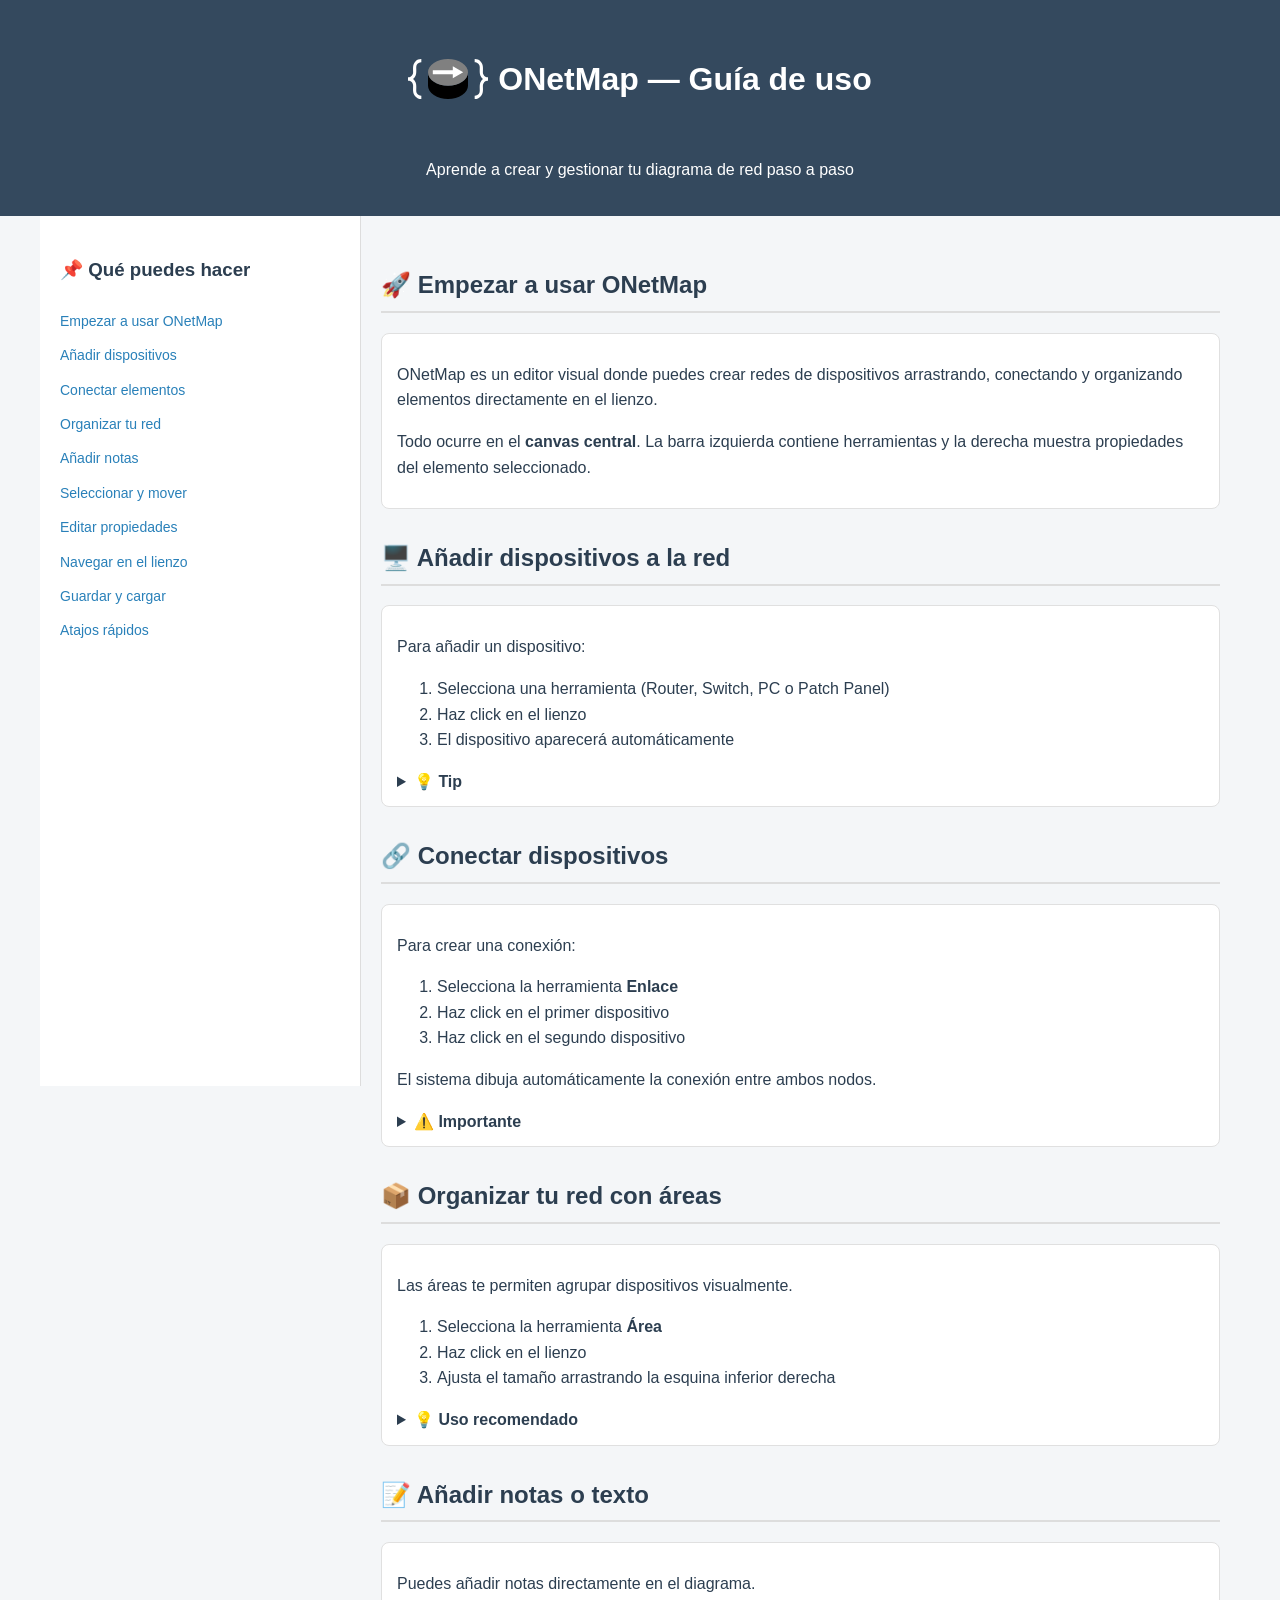
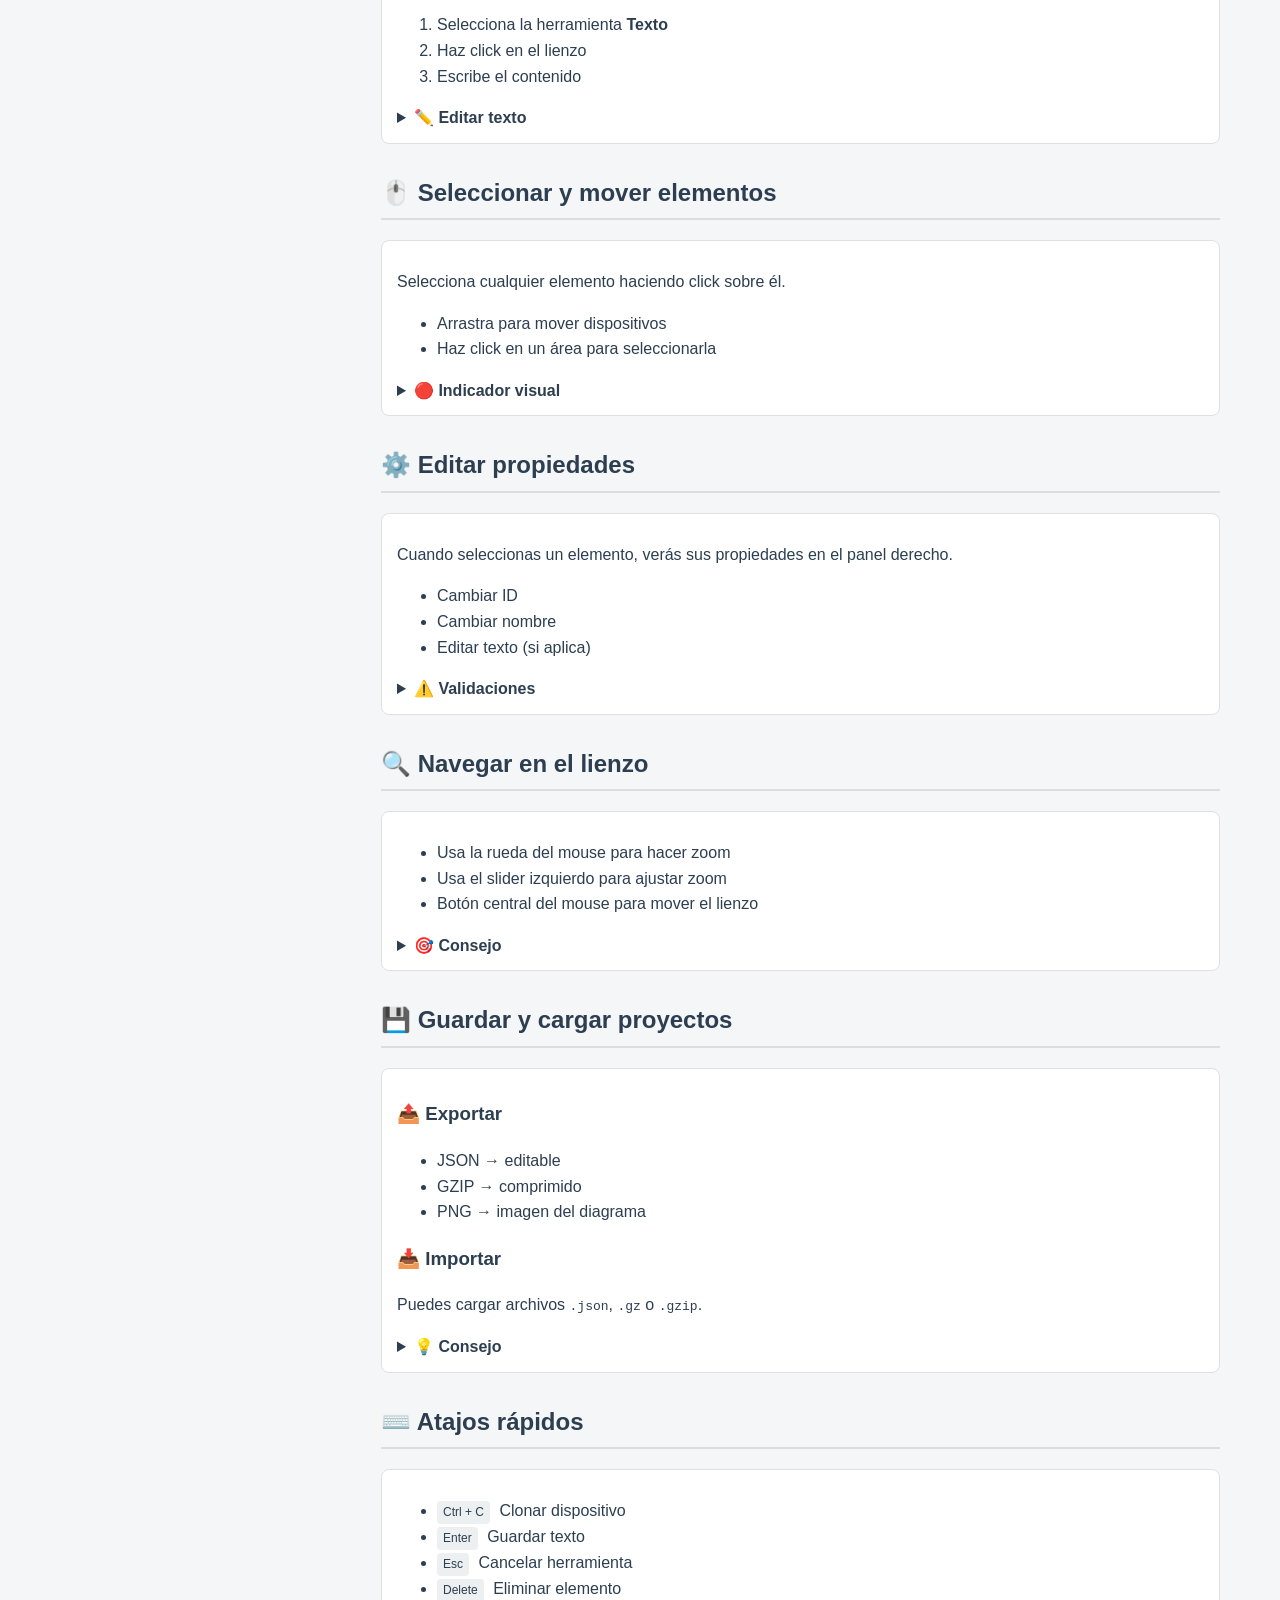
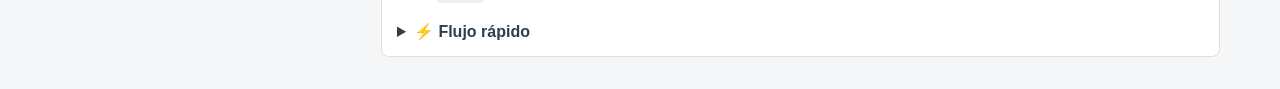
==== help.html @ 182ebfc5 "Código refactorizado, mejoras visuales y adición de manual simple" ====
<!DOCTYPE html>
<html lang="es">

<head>
    <meta charset="UTF-8">
    <title>ONetMap - Guía de uso</title>
    <link rel="stylesheet" href="css/help.css">
</head>

<body>

    <header>
        <h1 class="title">
            <img src="img/logo.svg" class="logo">
            ONetMap — Guía de uso
        </h1>
        <p>Aprende a crear y gestionar tu diagrama de red paso a paso</p>
    </header>

    <div id="layout">

        <!-- ===================== ÍNDICE ===================== -->
        <nav>
            <h3>📌 Qué puedes hacer</h3>
            <a href="#empezar">Empezar a usar ONetMap</a>
            <a href="#dispositivos">Añadir dispositivos</a>
            <a href="#conectar">Conectar elementos</a>
            <a href="#organizar">Organizar tu red</a>
            <a href="#texto">Añadir notas</a>
            <a href="#seleccionar">Seleccionar y mover</a>
            <a href="#editar">Editar propiedades</a>
            <a href="#zoom">Navegar en el lienzo</a>
            <a href="#guardar">Guardar y cargar</a>
            <a href="#atajos">Atajos rápidos</a>
        </nav>

        <!-- ===================== CONTENIDO ===================== -->
        <main>

            <!-- ===================== INTRO ===================== -->
            <section id="empezar">
                <h2>🚀 Empezar a usar ONetMap</h2>

                <div class="card">
                    <p>
                        ONetMap es un editor visual donde puedes crear redes de dispositivos arrastrando, conectando y
                        organizando elementos directamente en el lienzo.
                    </p>

                    <p>
                        Todo ocurre en el <b>canvas central</b>. La barra izquierda contiene herramientas y la derecha
                        muestra propiedades del elemento seleccionado.
                    </p>
                </div>
            </section>

            <!-- ===================== DISPOSITIVOS ===================== -->
            <section id="dispositivos">
                <h2>🖥️ Añadir dispositivos a la red</h2>

                <div class="card">
                    <p>Para añadir un dispositivo:</p>

                    <ol>
                        <li>Selecciona una herramienta (Router, Switch, PC o Patch Panel)</li>
                        <li>Haz click en el lienzo</li>
                        <li>El dispositivo aparecerá automáticamente</li>
                    </ol>

                    <details>
                        <summary>💡 Tip</summary>
                        <p>Puedes colocar varios dispositivos rápidamente sin cambiar de herramienta.</p>
                    </details>
                </div>
            </section>

            <!-- ===================== CONECTAR ===================== -->
            <section id="conectar">
                <h2>🔗 Conectar dispositivos</h2>

                <div class="card">
                    <p>Para crear una conexión:</p>

                    <ol>
                        <li>Selecciona la herramienta <b>Enlace</b></li>
                        <li>Haz click en el primer dispositivo</li>
                        <li>Haz click en el segundo dispositivo</li>
                    </ol>

                    <p>
                        El sistema dibuja automáticamente la conexión entre ambos nodos.
                    </p>

                    <details>
                        <summary>⚠️ Importante</summary>
                        <p>No puedes crear enlaces sin seleccionar dos dispositivos diferentes.</p>
                    </details>
                </div>
            </section>

            <!-- ===================== ORGANIZAR ===================== -->
            <section id="organizar">
                <h2>📦 Organizar tu red con áreas</h2>

                <div class="card">
                    <p>
                        Las áreas te permiten agrupar dispositivos visualmente.
                    </p>

                    <ol>
                        <li>Selecciona la herramienta <b>Área</b></li>
                        <li>Haz click en el lienzo</li>
                        <li>Ajusta el tamaño arrastrando la esquina inferior derecha</li>
                    </ol>

                    <details>
                        <summary>💡 Uso recomendado</summary>
                        <p>Usa áreas para separar salas, edificios o zonas de red.</p>
                    </details>
                </div>
            </section>

            <!-- ===================== TEXTO ===================== -->
            <section id="texto">
                <h2>📝 Añadir notas o texto</h2>

                <div class="card">
                    <p>
                        Puedes añadir notas directamente en el diagrama.
                    </p>

                    <ol>
                        <li>Selecciona la herramienta <b>Texto</b></li>
                        <li>Haz click en el lienzo</li>
                        <li>Escribe el contenido</li>
                    </ol>

                    <details>
                        <summary>✏️ Editar texto</summary>
                        <p>Haz doble click sobre el texto para editarlo nuevamente.</p>
                    </details>
                </div>
            </section>

            <!-- ===================== SELECCIÓN ===================== -->
            <section id="seleccionar">
                <h2>🖱️ Seleccionar y mover elementos</h2>

                <div class="card">
                    <p>
                        Selecciona cualquier elemento haciendo click sobre él.
                    </p>

                    <ul>
                        <li>Arrastra para mover dispositivos</li>
                        <li>Haz click en un área para seleccionarla</li>
                    </ul>

                    <details>
                        <summary>🔴 Indicador visual</summary>
                        <p>El elemento seleccionado se resalta en rojo.</p>
                    </details>
                </div>
            </section>

            <!-- ===================== EDITAR ===================== -->
            <section id="editar">
                <h2>⚙️ Editar propiedades</h2>

                <div class="card">
                    <p>
                        Cuando seleccionas un elemento, verás sus propiedades en el panel derecho.
                    </p>

                    <ul>
                        <li>Cambiar ID</li>
                        <li>Cambiar nombre</li>
                        <li>Editar texto (si aplica)</li>
                    </ul>

                    <details>
                        <summary>⚠️ Validaciones</summary>
                        <p>No puedes usar IDs duplicados dentro del proyecto.</p>
                    </details>
                </div>
            </section>

            <!-- ===================== ZOOM ===================== -->
            <section id="zoom">
                <h2>🔍 Navegar en el lienzo</h2>

                <div class="card">
                    <ul>
                        <li>Usa la rueda del mouse para hacer zoom</li>
                        <li>Usa el slider izquierdo para ajustar zoom</li>
                        <li>Botón central del mouse para mover el lienzo</li>
                    </ul>

                    <details>
                        <summary>🎯 Consejo</summary>
                        <p>El zoom se centra en la posición del cursor.</p>
                    </details>
                </div>
            </section>

            <!-- ===================== GUARDAR ===================== -->
            <section id="guardar">
                <h2>💾 Guardar y cargar proyectos</h2>

                <div class="card">

                    <h3>📤 Exportar</h3>
                    <ul>
                        <li>JSON → editable</li>
                        <li>GZIP → comprimido</li>
                        <li>PNG → imagen del diagrama</li>
                    </ul>

                    <h3>📥 Importar</h3>
                    <p>Puedes cargar archivos <code>.json</code>, <code>.gz</code> o <code>.gzip</code>.</p>

                    <details>
                        <summary>💡 Consejo</summary>
                        <p>Guarda frecuentemente si estás trabajando en diagramas grandes.</p>
                    </details>

                </div>
            </section>

            <!-- ===================== ATAJOS ===================== -->
            <section id="atajos">
                <h2>⌨️ Atajos rápidos</h2>

                <div class="card">
                    <ul>
                        <li><span class="tag">Ctrl + C</span> Clonar dispositivo</li>
                        <li><span class="tag">Enter</span> Guardar texto</li>
                        <li><span class="tag">Esc</span> Cancelar herramienta</li>
                        <li><span class="tag">Delete</span> Eliminar elemento</li>
                    </ul>

                    <details>
                        <summary>⚡ Flujo rápido</summary>
                        <p>Puedes usar Ctrl + C para duplicar dispositivos seleccionados rápidamente.</p>
                    </details>
                </div>
            </section>

        </main>

    </div>

</body>

</html>
---- css/help.css ----
body {
            margin: 0;
            font-family: Arial, sans-serif;
            background: #f4f6f8;
            color: #2c3e50;
            line-height: 1.6;
        }

        header {
            background: #34495e;
            color: white;
            padding: 18px;
            display: flex;
            flex-direction: column;
            align-items: center;
        }

        #layout {
            display: flex;
            max-width: 1200px;
            margin: auto;
        }

        nav {
            width: 280px;
            background: white;
            border-right: 1px solid #ddd;
            padding: 20px;
            position: sticky;
            top: 0;
            height: calc(100vh - 70px);
            overflow-y: auto;
        }

        nav a {
            display: block;
            padding: 6px 0;
            color: #2980b9;
            text-decoration: none;
            font-size: 14px;
        }

        nav a:hover {
            text-decoration: underline;
        }

        main {
            flex: 1;
            padding: 20px;
        }

        .card {
            background: white;
            border: 1px solid #e0e0e0;
            border-radius: 8px;
            padding: 12px 15px;
            margin-bottom: 12px;
        }

        details {
            margin-top: 8px;
        }

        summary {
            cursor: pointer;
            font-weight: bold;
        }

        .tag {
            display: inline-block;
            background: #ecf0f1;
            padding: 2px 6px;
            border-radius: 4px;
            font-size: 12px;
            margin-right: 5px;
        }

        h2 {
            border-bottom: 2px solid #ddd;
            padding-bottom: 6px;
            margin-top: 30px;
        }

        .title {
            display: flex;
            align-items: center;
            gap: 10px;
        }

        .logo {
            height: 80px;
            /* ajusta según tu diseño */
            width: auto;
        }
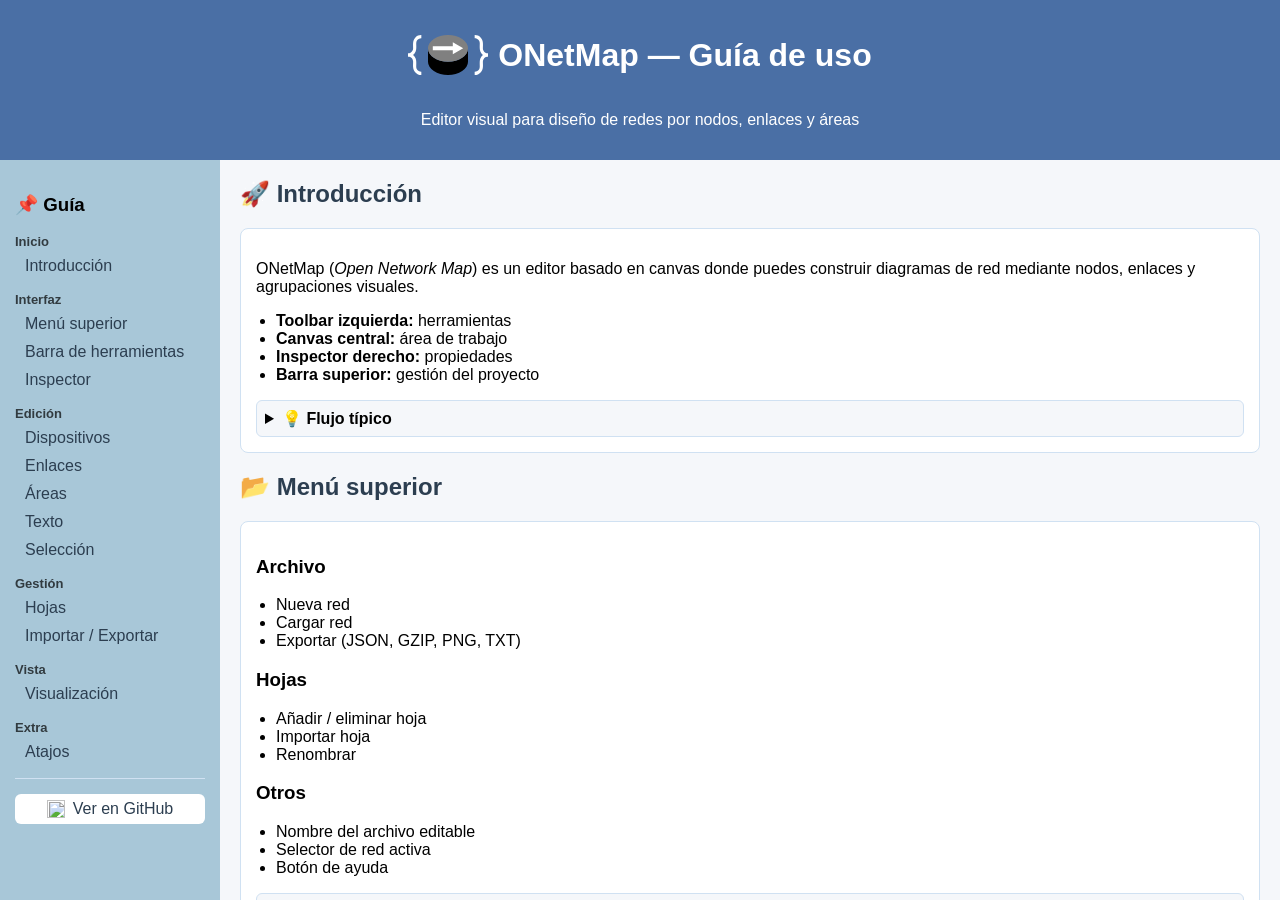
==== commit 841a0ba7: "Modificación del manual y el MD" ====
--- a/help.html
+++ b/help.html
@@ -4,6 +4,7 @@
 <head>
     <meta charset="UTF-8">
     <title>ONetMap - Guía de uso</title>
+    <link rel="stylesheet" href="css/main.css">
     <link rel="stylesheet" href="css/help.css">
 </head>
 
@@ -14,240 +15,350 @@
             <img src="img/logo.svg" class="logo">
             ONetMap — Guía de uso
         </h1>
-        <p>Aprende a crear y gestionar tu diagrama de red paso a paso</p>
+        <p>Editor visual para diseño de redes por nodos, enlaces y áreas</p>
     </header>
 
     <div id="layout">
 
         <!-- ===================== ÍNDICE ===================== -->
         <nav>
-            <h3>📌 Qué puedes hacer</h3>
-            <a href="#empezar">Empezar a usar ONetMap</a>
-            <a href="#dispositivos">Añadir dispositivos</a>
-            <a href="#conectar">Conectar elementos</a>
-            <a href="#organizar">Organizar tu red</a>
-            <a href="#texto">Añadir notas</a>
-            <a href="#seleccionar">Seleccionar y mover</a>
-            <a href="#editar">Editar propiedades</a>
-            <a href="#zoom">Navegar en el lienzo</a>
-            <a href="#guardar">Guardar y cargar</a>
-            <a href="#atajos">Atajos rápidos</a>
+            <h3>📌 Guía</h3>
+
+            <div class="nav-group">
+                <span class="nav-title">Inicio</span>
+                <a href="#empezar">Introducción</a>
+            </div>
+
+            <div class="nav-group">
+                <span class="nav-title">Interfaz</span>
+                <a href="#menu">Menú superior</a>
+                <a href="#herramientas">Barra de herramientas</a>
+                <a href="#inspector">Inspector</a>
+            </div>
+
+            <div class="nav-group">
+                <span class="nav-title">Edición</span>
+                <a href="#dispositivos">Dispositivos</a>
+                <a href="#enlaces">Enlaces</a>
+                <a href="#areas">Áreas</a>
+                <a href="#texto">Texto</a>
+                <a href="#seleccion">Selección</a>
+            </div>
+
+            <div class="nav-group">
+                <span class="nav-title">Gestión</span>
+                <a href="#hojas">Hojas</a>
+                <a href="#archivos">Importar / Exportar</a>
+            </div>
+
+            <div class="nav-group">
+                <span class="nav-title">Vista</span>
+                <a href="#vista">Visualización</a>
+            </div>
+
+            <div class="nav-group">
+                <span class="nav-title">Extra</span>
+                <a href="#atajos">Atajos</a>
+            </div>
+
+            <!-- SEPARADOR -->
+            <div class="nav-separator"></div>
+
+            <!-- GITHUB -->
+            <a href="https://github.com/cargonm6/gva-open-network" target="_blank" class="github-link">
+                <img src="img/buttons/other/github.svg">
+                <span>Ver en GitHub</span>
+            </a>
+
         </nav>
 
         <!-- ===================== CONTENIDO ===================== -->
         <main>
 
-            <!-- ===================== INTRO ===================== -->
+            <!-- INTRO -->
             <section id="empezar">
-                <h2>🚀 Empezar a usar ONetMap</h2>
-
+                <h2>🚀 Introducción</h2>
                 <div class="card">
                     <p>
-                        ONetMap es un editor visual donde puedes crear redes de dispositivos arrastrando, conectando y
-                        organizando elementos directamente en el lienzo.
+                        ONetMap (<i>Open Network Map</i>) es un editor basado en canvas donde puedes construir diagramas de red
+                        mediante nodos, enlaces y agrupaciones visuales.
                     </p>
 
-                    <p>
-                        Todo ocurre en el <b>canvas central</b>. La barra izquierda contiene herramientas y la derecha
-                        muestra propiedades del elemento seleccionado.
-                    </p>
-                </div>
-            </section>
-
-            <!-- ===================== DISPOSITIVOS ===================== -->
+                    <ul>
+                        <li><b>Toolbar izquierda:</b> herramientas</li>
+                        <li><b>Canvas central:</b> área de trabajo</li>
+                        <li><b>Inspector derecho:</b> propiedades</li>
+                        <li><b>Barra superior:</b> gestión del proyecto</li>
+                    </ul>
+
+                    <details>
+                        <summary>💡 Flujo típico</summary>
+                        <p>
+                            1. Añades dispositivos → 2. Los conectas → 3. Organizas con áreas →
+                            4. Ajustas propiedades → 5. Exportas
+                        </p>
+                    </details>
+                </div>
+            </section>
+
+            <!-- MENU -->
+            <section id="menu">
+                <h2>📂 Menú superior</h2>
+                <div class="card">
+
+                    <h3>Archivo</h3>
+                    <ul>
+                        <li>Nueva red</li>
+                        <li>Cargar red</li>
+                        <li>Exportar (JSON, GZIP, PNG, TXT)</li>
+                    </ul>
+
+                    <h3>Hojas</h3>
+                    <ul>
+                        <li>Añadir / eliminar hoja</li>
+                        <li>Importar hoja</li>
+                        <li>Renombrar</li>
+                    </ul>
+
+                    <h3>Otros</h3>
+                    <ul>
+                        <li>Nombre del archivo editable</li>
+                        <li>Selector de red activa</li>
+                        <li>Botón de ayuda</li>
+                    </ul>
+
+                    <details>
+                        <summary>💡 Consejo</summary>
+                        <p>Usa GZIP para guardar proyectos grandes de forma más eficiente.</p>
+                    </details>
+
+                </div>
+            </section>
+
+            <!-- TOOLBAR -->
+            <section id="herramientas">
+                <h2>🧰 Barra de herramientas</h2>
+                <div class="card">
+
+                    <h3>Grupos principales</h3>
+                    <ul>
+                        <li>Dispositivos</li>
+                        <li>Relaciones</li>
+                        <li>Herramientas</li>
+                        <li>Vista</li>
+                    </ul>
+
+                    <details>
+                        <summary>⚙️ Herramientas clave</summary>
+                        <ul>
+                            <li><b>Selección:</b> interactuar</li>
+                            <li><b>Texto:</b> anotaciones</li>
+                            <li><b>Eliminar:</b> borrar elementos</li>
+                            <li><b>Reasignar ID:</b> reorganiza identificadores</li>
+                        </ul>
+                    </details>
+
+                </div>
+            </section>
+
+            <!-- DISPOSITIVOS -->
             <section id="dispositivos">
-                <h2>🖥️ Añadir dispositivos a la red</h2>
-
-                <div class="card">
-                    <p>Para añadir un dispositivo:</p>
-
-                    <ol>
-                        <li>Selecciona una herramienta (Router, Switch, PC o Patch Panel)</li>
-                        <li>Haz click en el lienzo</li>
-                        <li>El dispositivo aparecerá automáticamente</li>
-                    </ol>
-
-                    <details>
-                        <summary>💡 Tip</summary>
-                        <p>Puedes colocar varios dispositivos rápidamente sin cambiar de herramienta.</p>
-                    </details>
-                </div>
-            </section>
-
-            <!-- ===================== CONECTAR ===================== -->
-            <section id="conectar">
-                <h2>🔗 Conectar dispositivos</h2>
-
-                <div class="card">
-                    <p>Para crear una conexión:</p>
-
-                    <ol>
-                        <li>Selecciona la herramienta <b>Enlace</b></li>
-                        <li>Haz click en el primer dispositivo</li>
-                        <li>Haz click en el segundo dispositivo</li>
-                    </ol>
-
-                    <p>
-                        El sistema dibuja automáticamente la conexión entre ambos nodos.
-                    </p>
-
-                    <details>
-                        <summary>⚠️ Importante</summary>
-                        <p>No puedes crear enlaces sin seleccionar dos dispositivos diferentes.</p>
-                    </details>
-                </div>
-            </section>
-
-            <!-- ===================== ORGANIZAR ===================== -->
-            <section id="organizar">
-                <h2>📦 Organizar tu red con áreas</h2>
-
-                <div class="card">
-                    <p>
-                        Las áreas te permiten agrupar dispositivos visualmente.
-                    </p>
-
-                    <ol>
-                        <li>Selecciona la herramienta <b>Área</b></li>
-                        <li>Haz click en el lienzo</li>
-                        <li>Ajusta el tamaño arrastrando la esquina inferior derecha</li>
-                    </ol>
-
-                    <details>
-                        <summary>💡 Uso recomendado</summary>
-                        <p>Usa áreas para separar salas, edificios o zonas de red.</p>
-                    </details>
-                </div>
-            </section>
-
-            <!-- ===================== TEXTO ===================== -->
+                <h2>🖥️ Dispositivos</h2>
+                <div class="card">
+
+                    <div class="device-grid">
+                        <img src="img/devices/symbol/router.svg">
+                        <img src="img/devices/symbol/switch.svg">
+                        <img src="img/devices/symbol/pc.svg">
+                        <img src="img/devices/symbol/server.svg">
+                    </div>
+
+                    <p>Incluye:</p>
+                    <ul>
+                        <li>Routers, switches, APs</li>
+                        <li>PCs, servidores, NAS</li>
+                        <li>Impresoras, teléfonos IP</li>
+                        <li>Cloud (enlace entre hojas)</li>
+                    </ul>
+
+                    <details>
+                        <summary>💡 Uso del cloud</summary>
+                        <p>Permite conectar distintas hojas entre sí.</p>
+                    </details>
+
+                </div>
+            </section>
+
+            <!-- ENLACES -->
+            <section id="enlaces">
+                <h2>🔗 Enlaces</h2>
+                <div class="card">
+
+                    <h3>Tipos</h3>
+                    <ul>
+                        <li><b>Ethernet</b></li>
+                        <li><b>Inalámbrico</b></li>
+                        <li><b>WAN</b></li>
+                    </ul>
+
+                    <h3>Configuración</h3>
+                    <ul>
+                        <li>Puerto origen/destino</li>
+                        <li>VLAN</li>
+                        <li>Modo TRUNK / ACCESS</li>
+                    </ul>
+
+                    <details>
+                        <summary>⚠️ Reglas</summary>
+                        <p>No se puede conectar un nodo consigo mismo.</p>
+                    </details>
+
+                </div>
+            </section>
+
+            <!-- AREAS -->
+            <section id="areas">
+                <h2>📦 Áreas</h2>
+                <div class="card">
+
+                    <ul>
+                        <li>Agrupan dispositivos</li>
+                        <li>Redimensionables</li>
+                        <li>Con o sin color</li>
+                    </ul>
+
+                    <details>
+                        <summary>💡 Ejemplo</summary>
+                        <p>Separar redes por departamentos o edificios.</p>
+                    </details>
+
+                </div>
+            </section>
+
+            <!-- TEXTO -->
             <section id="texto">
-                <h2>📝 Añadir notas o texto</h2>
-
-                <div class="card">
-                    <p>
-                        Puedes añadir notas directamente en el diagrama.
-                    </p>
-
-                    <ol>
-                        <li>Selecciona la herramienta <b>Texto</b></li>
-                        <li>Haz click en el lienzo</li>
-                        <li>Escribe el contenido</li>
-                    </ol>
-
-                    <details>
-                        <summary>✏️ Editar texto</summary>
-                        <p>Haz doble click sobre el texto para editarlo nuevamente.</p>
-                    </details>
-                </div>
-            </section>
-
-            <!-- ===================== SELECCIÓN ===================== -->
-            <section id="seleccionar">
-                <h2>🖱️ Seleccionar y mover elementos</h2>
-
-                <div class="card">
-                    <p>
-                        Selecciona cualquier elemento haciendo click sobre él.
-                    </p>
-
-                    <ul>
-                        <li>Arrastra para mover dispositivos</li>
-                        <li>Haz click en un área para seleccionarla</li>
-                    </ul>
-
-                    <details>
-                        <summary>🔴 Indicador visual</summary>
-                        <p>El elemento seleccionado se resalta en rojo.</p>
-                    </details>
-                </div>
-            </section>
-
-            <!-- ===================== EDITAR ===================== -->
-            <section id="editar">
-                <h2>⚙️ Editar propiedades</h2>
-
-                <div class="card">
-                    <p>
-                        Cuando seleccionas un elemento, verás sus propiedades en el panel derecho.
-                    </p>
-
-                    <ul>
-                        <li>Cambiar ID</li>
-                        <li>Cambiar nombre</li>
-                        <li>Editar texto (si aplica)</li>
-                    </ul>
-
-                    <details>
-                        <summary>⚠️ Validaciones</summary>
-                        <p>No puedes usar IDs duplicados dentro del proyecto.</p>
-                    </details>
-                </div>
-            </section>
-
-            <!-- ===================== ZOOM ===================== -->
-            <section id="zoom">
-                <h2>🔍 Navegar en el lienzo</h2>
-
-                <div class="card">
-                    <ul>
-                        <li>Usa la rueda del mouse para hacer zoom</li>
-                        <li>Usa el slider izquierdo para ajustar zoom</li>
-                        <li>Botón central del mouse para mover el lienzo</li>
-                    </ul>
-
-                    <details>
-                        <summary>🎯 Consejo</summary>
-                        <p>El zoom se centra en la posición del cursor.</p>
-                    </details>
-                </div>
-            </section>
-
-            <!-- ===================== GUARDAR ===================== -->
-            <section id="guardar">
-                <h2>💾 Guardar y cargar proyectos</h2>
-
-                <div class="card">
-
-                    <h3>📤 Exportar</h3>
-                    <ul>
-                        <li>JSON → editable</li>
-                        <li>GZIP → comprimido</li>
-                        <li>PNG → imagen del diagrama</li>
-                    </ul>
-
-                    <h3>📥 Importar</h3>
-                    <p>Puedes cargar archivos <code>.json</code>, <code>.gz</code> o <code>.gzip</code>.</p>
-
-                    <details>
-                        <summary>💡 Consejo</summary>
-                        <p>Guarda frecuentemente si estás trabajando en diagramas grandes.</p>
-                    </details>
-
-                </div>
-            </section>
-
-            <!-- ===================== ATAJOS ===================== -->
+                <h2>📝 Texto</h2>
+                <div class="card">
+
+                    <ul>
+                        <li>Click para crear</li>
+                        <li>Doble click para editar</li>
+                        <li>Enter para guardar</li>
+                    </ul>
+
+                </div>
+            </section>
+
+            <!-- SELECCION -->
+            <section id="seleccion">
+                <h2>🖱️ Selección</h2>
+                <div class="card">
+
+                    <ul>
+                        <li>Click → seleccionar</li>
+                        <li>Arrastrar → mover</li>
+                        <li>Delete → eliminar</li>
+                    </ul>
+
+                </div>
+            </section>
+
+            <!-- INSPECTOR -->
+            <section id="inspector">
+                <h2>⚙️ Inspector</h2>
+                <div class="card">
+
+                    <p>Panel derecho con propiedades dinámicas.</p>
+
+                    <details>
+                        <summary>Nodos</summary>
+                        <ul>
+                            <li>Nombre, texto</li>
+                            <li>Ángulo</li>
+                            <li>Opacidad</li>
+                            <li>Metadata</li>
+                        </ul>
+                    </details>
+
+                    <details>
+                        <summary>Enlaces</summary>
+                        <ul>
+                            <li>VLAN</li>
+                            <li>Puertos</li>
+                            <li>Dirección</li>
+                        </ul>
+                    </details>
+
+                </div>
+            </section>
+
+            <!-- HOJAS -->
+            <section id="hojas">
+                <h2>📄 Hojas</h2>
+                <div class="card">
+
+                    <ul>
+                        <li>Múltiples redes en un archivo</li>
+                        <li>Selector superior</li>
+                        <li>Interconexión con cloud</li>
+                    </ul>
+
+                </div>
+            </section>
+
+            <!-- ARCHIVOS -->
+            <section id="archivos">
+                <h2>💾 Importar / Exportar</h2>
+                <div class="card">
+
+                    <h3>Exportar</h3>
+                    <ul>
+                        <li>JSON</li>
+                        <li>GZIP</li>
+                        <li>PNG</li>
+                        <li>TXT</li>
+                    </ul>
+
+                    <h3>Importar</h3>
+                    <ul>
+                        <li>Proyecto completo</li>
+                        <li>Como hoja nueva</li>
+                    </ul>
+
+                </div>
+            </section>
+
+            <!-- VISTA -->
+            <section id="vista">
+                <h2>🔍 Vista</h2>
+                <div class="card">
+
+                    <ul>
+                        <li>Zoom con rueda o slider</li>
+                        <li>Rejilla opcional</li>
+                        <li>Mostrar puertos</li>
+                        <li>Cambio de iconos</li>
+                    </ul>
+
+                </div>
+            </section>
+
+            <!-- ATAJOS -->
             <section id="atajos">
-                <h2>⌨️ Atajos rápidos</h2>
-
-                <div class="card">
-                    <ul>
-                        <li><span class="tag">Ctrl + C</span> Clonar dispositivo</li>
-                        <li><span class="tag">Enter</span> Guardar texto</li>
-                        <li><span class="tag">Esc</span> Cancelar herramienta</li>
-                        <li><span class="tag">Delete</span> Eliminar elemento</li>
-                    </ul>
-
-                    <details>
-                        <summary>⚡ Flujo rápido</summary>
-                        <p>Puedes usar Ctrl + C para duplicar dispositivos seleccionados rápidamente.</p>
-                    </details>
+                <h2>⌨️ Atajos</h2>
+                <div class="card">
+
+                    <ul>
+                        <li><b>Ctrl + C:</b> clonar</li>
+                        <li><b>Delete:</b> eliminar</li>
+                        <li><b>Esc:</b> cancelar herramienta</li>
+                        <li><b>Enter:</b> confirmar texto</li>
+                    </ul>
+
                 </div>
             </section>
 
         </main>
-
     </div>
 
 </body>
--- a/css/main.css
+++ b/css/main.css
@@ -0,0 +1,505 @@
+/* ===================== VARIABLES ===================== */
+:root {
+    /* Backgrounds */
+    --color-topbar-bg: #4A6FA5;
+    --color-toolbar-bg: #A8C7D8;
+    --color-inspector-bg: #F5F7FA;
+    --color-canvas-border: #D0E1F2;
+    --color-canvas-grid: #ddf;
+
+    /* Text / Foreground */
+    --color-topbar-text: #FFFFFF;
+    --color-toolbar-text: #2C3E50;
+    --color-custom-file-label-text: #FFFFFF;
+
+    /* Buttons / States */
+    --color-btn-bg: #FFFFFF;
+    --color-btn-hover-bg: #C7D8E6;
+    --color-btn-active-bg: #3498db;
+    --color-btn-active-border: #4A6FA5;
+
+    /* Dropdowns */
+    --color-dropdown-bg: #FFFFFF;
+    --color-dropdown-hover-bg: #E3EEF6;
+
+    /* Textos */
+    --color-textarea-bg: #ffffaa;
+    --color-link-drawing: #3498db;
+    --color-link-wan: #851f1f;
+    --color-area-border: gray;
+    --color-alert: red;
+    --color-success: green;
+}
+
+/* ===================== GENERAL ===================== */
+* {
+    box-sizing: border-box;
+}
+
+body {
+    margin: 0;
+    font-family: Arial, sans-serif;
+    height: 100vh;
+    display: flex;
+    flex-direction: column;
+}
+
+h5 {
+    margin: 10px 0 10px 0;
+    width: 100%;
+    text-align: center;
+}
+
+h5:not(:first-child) {
+    margin-top: 0;
+    border-top: 1px solid var(--color-topbar-text);
+    padding-top: 10px;
+}
+
+/* ===================== TOPBAR ===================== */
+#topbar {
+    width: 100%;
+    height: 40px;
+    background-color: var(--color-topbar-bg);
+    color: var(--color-topbar-text);
+    display: flex;
+    align-items: center;
+    padding: 5px;
+}
+
+#topbar #logo-img {
+    height: 60px;
+    margin-right: 5px;
+}
+
+#topbar #logo {
+    margin-right: 25px;
+}
+
+#topbar button,
+#topbar .custom-file-label,
+#topbar select {
+    background-color: var(--color-btn-bg);
+    border: none;
+    cursor: pointer;
+    border-radius: 5px;
+    display: flex;
+    align-items: center;
+    justify-content: center;
+    gap: 5px;
+    padding: 5px 10px;
+    white-space: nowrap;
+    min-width: 120px;
+    margin-right: 10px;
+}
+
+#topbar input[type="file"] {
+    display: none;
+}
+
+/* ===================== FILENAME INPUT ===================== */
+#filenameInput {
+    height: 26px;
+    padding: 5px 10px;
+    border-radius: 6px;
+    border: 2px solid transparent;
+
+    background-color: rgba(255, 255, 255, 0.9);
+    color: #2C3E50;
+
+    font-size: 14px;
+    outline: none;
+
+    transition: all 0.2s ease;
+
+    margin-right: 10px;
+}
+
+/* placeholder */
+#filenameInput::placeholder {
+    color: #888;
+    font-style: italic;
+}
+
+/* hover */
+#filenameInput:hover {
+    background-color: #fff;
+}
+
+/* focus */
+#filenameInput:focus {
+    border-color: var(--color-btn-active-bg);
+    box-shadow: 0 0 0 2px rgba(52, 152, 219, 0.2);
+    background-color: #fff;
+}
+
+/* cuando tiene contenido */
+#filenameInput:not(:placeholder-shown) {
+    font-weight: bold;
+}
+
+/* ===================== DROPDOWN ===================== */
+.dropdown {
+    position: relative;
+    display: inline-block;
+}
+
+.dropbtn {
+    background-color: var(--color-btn-bg);
+    border: none;
+    cursor: pointer;
+    border-radius: 5px;
+    padding: 5px 10px;
+    display: flex;
+    align-items: center;
+    gap: 6px;
+    min-width: 120px;
+}
+
+.dropbtn::after {
+    content: "▾";
+    margin-left: auto;
+    /* empuja el símbolo al final */
+    font-size: 12px;
+}
+
+.dropdown-content {
+    display: none;
+    position: absolute;
+    top: 100%;
+    left: 0;
+    background-color: var(--color-dropdown-bg);
+    min-width: max-content;
+    box-shadow: 0 4px 10px rgba(0, 0, 0, 0.2);
+    border-radius: 6px;
+    border: 1px solid var(--color-canvas-border);
+    z-index: 999;
+    padding: 4px 0;
+}
+
+.dropdown hr {
+    border: none;
+    border-top: 1px solid var(--color-topbar-bg);
+    width: 80%;
+    height: auto;
+}
+
+.dropdown:hover .dropdown-content {
+    display: flex;
+    flex-direction: column;
+}
+
+.dropdown-content button {
+    width: 100%;
+    border: none;
+    background: var(--color-dropdown-bg);
+    padding: 8px 10px;
+    cursor: pointer;
+    display: flex;
+    align-items: center;
+    gap: 8px;
+    text-align: left;
+}
+
+.dropdown-content button:hover {
+    background-color: var(--color-dropdown-hover-bg);
+}
+
+.dropdown-content button span {
+    flex: 1;
+}
+
+/* ===================== CONTENEDOR PRINCIPAL ===================== */
+#container {
+    display: flex;
+    flex-direction: row;
+    /* 🔥 horizontal */
+    height: calc(100vh - 40px);
+}
+
+/* ===================== TOOLBAR ===================== */
+#toolbar {
+    width: 150px;
+    flex: 0 0 150px;
+    background: var(--color-toolbar-bg);
+    color: var(--color-toolbar-text);
+    padding: 10px;
+    display: flex;
+    flex-direction: column;
+    overflow-y: scroll;
+}
+
+#toolbar button {
+    width: 100%;
+    margin-bottom: 5px;
+
+    display: flex;
+    align-items: center;
+    gap: 8px;
+
+    padding: 5px 10px;
+
+    background-color: var(--color-btn-bg);
+    border: none;
+    border-radius: 5px;
+    cursor: pointer;
+
+    white-space: nowrap;
+    min-width: 130px;
+}
+
+/* iconos */
+img.btn-icon,
+.dropdown-content button img {
+    width: 16px;
+    height: 16px;
+    flex-shrink: 0;
+}
+
+/* botón activo */
+button.tool-btn.active {
+    background: var(--color-btn-active-bg) !important;
+    color: var(--color-topbar-text);
+    outline: 2px solid var(--color-btn-active-border);
+    outline-offset: -2px;
+}
+
+.dropdown-content button.tool-btn.active {
+    background: var(--color-btn-active-bg) !important;
+    color: var(--color-topbar-text);
+}
+
+/* Dropdown dentro de toolbar */
+.toolbar-dropdown {
+    width: 100%;
+}
+
+.toolbar-dropdown .dropbtn {
+    width: 100%;
+    justify-content: flex-start;
+}
+
+/* Ajustar dropdown en sidebar */
+#toolbar .dropdown-content {
+    position: absolute;
+    top: 100%;
+    left: 0;
+    width: max-content;
+    /* ✅ toma solo el ancho del contenido */
+    min-width: 100%;
+    /* opcional: al menos igual al botón */
+    /* box-shadow: none; */
+    background: var(--color-dropdown-bg);
+    /* asegúrate que contraste */
+    border-radius: 6px;
+    flex-direction: column;
+    z-index: 999;
+    margin-top: -5px;
+}
+
+#toolbar p {
+    font-size: small;
+    margin-bottom: 5px;
+}
+
+/* ===================== CANVAS ===================== */
+canvas {
+    flex: 1;
+    /* 🔥 ocupa todo el espacio disponible */
+    width: 100%;
+    min-height: 0;
+    /* ⚠️ importante en flex */
+    border: 1px solid var(--color-canvas-border);
+    cursor: pointer;
+} 
+
+/* ===================== CUSTOM FILE LABEL ===================== */
+.custom-file-label {
+    display: inline-flex;
+    align-items: center;
+    padding: 5px 10px;
+    background-color: var(--color-toolbar-bg);
+    color: var(--color-custom-file-label-text);
+    border: none;
+    cursor: pointer;
+    font: inherit;
+    font-size: 14px;
+    border-radius: 3px;
+    margin-left: 5px;
+    justify-content: center;
+    gap: 5px;
+    min-width: 110px;
+    white-space: nowrap;
+}
+
+/* hover global */
+#toolbar button:hover,
+#topbar button:hover,
+#topbar .custom-file-label:hover {
+    background-color: var(--color-btn-hover-bg);
+    color: var(--color-topbar-text);
+}
+
+/* ===================== TEXT EDITOR ===================== */
+#textEditor {
+    position: absolute;
+    display: none;
+    z-index: 9999;
+    resize: none;
+    border: 1px solid #333;
+    font: 12px Arial;
+    padding: 6px;
+    outline: none;
+}
+
+#resizer {
+    display: none;
+}
+
+@media (max-width: 1024px) {
+    #container {
+        flex-direction: column;
+        height: 100vh;
+        /* 🔥 CLAVE */
+    }
+
+    #resizer {
+        display: block;
+        height: 10px;
+        background: #ccc;
+        cursor: row-resize;
+        flex: 0 0 10px;
+        order: 3;
+    }
+
+    #resizer::before {
+        content: "";
+        display: block;
+        width: 40px;
+        height: 4px;
+        background: #888;
+        margin: 3px auto;
+        border-radius: 2px;
+    }
+
+    #topbar {
+        /* flex-wrap: wrap; */
+        height: 50px;
+        padding: 5px;
+        gap: 5px;
+    }
+
+    #topbar button,
+    #topbar .custom-file-label {
+        width: 40px;
+        height: 40px;
+        padding: 0;
+        display: flex;
+        justify-content: center;
+        align-items: center;
+        min-width: 40px;
+    }
+
+    #topbar button span,
+    #topbar .custom-file-label span {
+        display: none;
+    }
+
+    #topbar img.btn-icon {
+        width: 30px;
+        height: 30px;
+    }
+
+    #topbar .dropbtn {
+        display: none;
+    }
+
+    #toolbar {
+        width: 100%;
+        flex-direction: row;
+        flex-wrap: nowrap;
+        overflow-x: auto;
+        padding: 5px;
+        gap: 5px;
+        order: 1;
+        max-height: 80px;
+    }
+
+    #toolbar h5 {
+        display: none;
+    }
+
+    #toolbar #zoom,
+    #toolbar #zoomSlider {
+        display: none;
+    }
+
+    #toolbar button.tool-btn {
+        width: 50px;
+        height: 50px;
+        padding: 0;
+        flex: 0 0 auto;
+        justify-content: center;
+        align-items: center;
+        border-radius: 8px;
+        min-width: 50px;
+        margin-top: 10px;
+    }
+
+    #toolbar button.tool-btn img {
+        width: 30px;
+        height: 30px;
+    }
+
+    #toolbar button.tool-btn span {
+        display: none;
+    }
+
+    #toolbar .dropdown .tool-btn.dropbtn,
+    #topbar .dropdown .dropbtn {
+        display: none;
+    }
+
+    #toolbar .dropdown .dropdown-content,
+    #topbar .dropdown .dropdown-content {
+        display: flex;
+        flex-direction: row;
+        gap: 5px;
+        position: static;
+        padding: 0;
+        background: transparent;
+        box-shadow: none;
+        border: none;
+        margin: inherit;
+    }
+
+    canvas {
+        flex: 1;
+        order: 2;
+    }
+
+    #inspector {
+        width: 100%;
+        flex: 0 0 250px;
+        order: 4;
+        overflow-y: auto;
+        border-top: 1px solid #ccc;
+        padding: 5px;
+        background: var(--color-inspector-bg);
+    }
+
+    #toolbar button.tool-btn[data-tooltip]:hover::after {
+        content: attr(data-tooltip);
+        position: absolute;
+        bottom: 55px;
+        left: 50%;
+        transform: translateX(-50%);
+        background: var(--color-dropdown-bg);
+        color: #000;
+        padding: 3px 6px;
+        border-radius: 4px;
+        font-size: 12px;
+        white-space: nowrap;
+        z-index: 1000;
+    }
+}
--- a/css/help.css
+++ b/css/help.css
@@ -1,94 +1,153 @@
-body {
-            margin: 0;
-            font-family: Arial, sans-serif;
-            background: #f4f6f8;
-            color: #2c3e50;
-            line-height: 1.6;
-        }
+/* ===================== HELP LAYOUT ===================== */
 
-        header {
-            background: #34495e;
-            color: white;
-            padding: 18px;
-            display: flex;
-            flex-direction: column;
-            align-items: center;
-        }
+header {
+    background: var(--color-topbar-bg);
+    color: var(--color-topbar-text);
+    padding: 15px 20px;
+    text-align: center;
+}
 
-        #layout {
-            display: flex;
-            max-width: 1200px;
-            margin: auto;
-        }
+header .title {
+    display: flex;
+    align-items: center;
+    justify-content: center;
+    gap: 10px;
+}
 
-        nav {
-            width: 280px;
-            background: white;
-            border-right: 1px solid #ddd;
-            padding: 20px;
-            position: sticky;
-            top: 0;
-            height: calc(100vh - 70px);
-            overflow-y: auto;
-        }
+header .logo {
+    width: 80px;
+}
 
-        nav a {
-            display: block;
-            padding: 6px 0;
-            color: #2980b9;
-            text-decoration: none;
-            font-size: 14px;
-        }
+#layout {
+    display: flex;
+    height: calc(100vh - 160px);
+}
 
-        nav a:hover {
-            text-decoration: underline;
-        }
+/* NAV */
+nav {
+    width: 220px;
+    background: var(--color-toolbar-bg);
+    padding: 15px;
+    overflow-y: auto;
+}
 
-        main {
-            flex: 1;
-            padding: 20px;
-        }
+nav a {
+    display: block;
+    margin: 6px 0;
+    text-decoration: none;
+    color: var(--color-toolbar-text);
+    padding: 2px 10px;
+    border-radius: 4px;
+}
 
-        .card {
-            background: white;
-            border: 1px solid #e0e0e0;
-            border-radius: 8px;
-            padding: 12px 15px;
-            margin-bottom: 12px;
-        }
+nav a:hover {
+    text-decoration: underline;
+    background: var(--color-btn-hover-bg);
+}
 
-        details {
-            margin-top: 8px;
-        }
+/* MAIN */
+main {
+    flex: 1;
+    padding: 20px;
+    overflow-y: auto;
+    background: var(--color-inspector-bg);
+}
 
-        summary {
-            cursor: pointer;
-            font-weight: bold;
-        }
+/* CARDS */
+.card {
+    background: #fff;
+    border: 1px solid var(--color-canvas-border);
+    border-radius: 8px;
+    padding: 15px;
+    margin-bottom: 20px;
+}
 
-        .tag {
-            display: inline-block;
-            background: #ecf0f1;
-            padding: 2px 6px;
-            border-radius: 4px;
-            font-size: 12px;
-            margin-right: 5px;
-        }
+/* HEADINGS */
+h1 {
+    margin-top: 0;
+    margin-bottom: 0;
+    text-align: center;
+    width: auto;
+}
 
-        h2 {
-            border-bottom: 2px solid #ddd;
-            padding-bottom: 6px;
-            margin-top: 30px;
-        }
+h2 {
+    margin-top: 0;
+    color: var(--color-toolbar-text);
+}
 
-        .title {
-            display: flex;
-            align-items: center;
-            gap: 10px;
-        }
+/* LISTAS */
+ul,
+ol {
+    padding-left: 20px;
+}
 
-        .logo {
-            height: 80px;
-            /* ajusta según tu diseño */
-            width: auto;
-        }+/* GRID DE DISPOSITIVOS */
+.device-grid {
+    display: flex;
+    gap: 10px;
+    margin-bottom: 10px;
+}
+
+.device-grid img {
+    width: 40px;
+    height: 40px;
+    background: var(--color-toolbar-bg);
+    padding: 5px;
+    border-radius: 6px;
+}
+
+/* DETAILS */
+details {
+    margin-top: 10px;
+    background: var(--color-inspector-bg);
+    padding: 8px;
+    border-radius: 6px;
+    border: 1px solid var(--color-canvas-border);
+}
+
+summary {
+    cursor: pointer;
+    font-weight: bold;
+}
+
+/* AGRUPACIONES */
+.nav-group {
+    margin-bottom: 15px;
+}
+
+.nav-title {
+    display: block;
+    font-weight: bold;
+    font-size: 13px;
+    margin-bottom: 5px;
+    opacity: 0.7;
+}
+
+/* SEPARADOR */
+.nav-separator {
+    height: 1px;
+    background: var(--color-canvas-border);
+    margin: 15px 0;
+}
+
+/* GITHUB LINK */
+.github-link {
+    display: flex;
+    align-items: center;
+    gap: 8px;
+    text-decoration: none;
+    color: var(--color-toolbar-text);
+    padding: 6px;
+    border-radius: 6px;
+    background: var(--color-btn-bg);
+    justify-content: center;
+}
+
+.github-link img {
+    width: 18px;
+    height: 18px;
+}
+
+.github-link:hover {
+    background: var(--color-btn-hover-bg);
+}
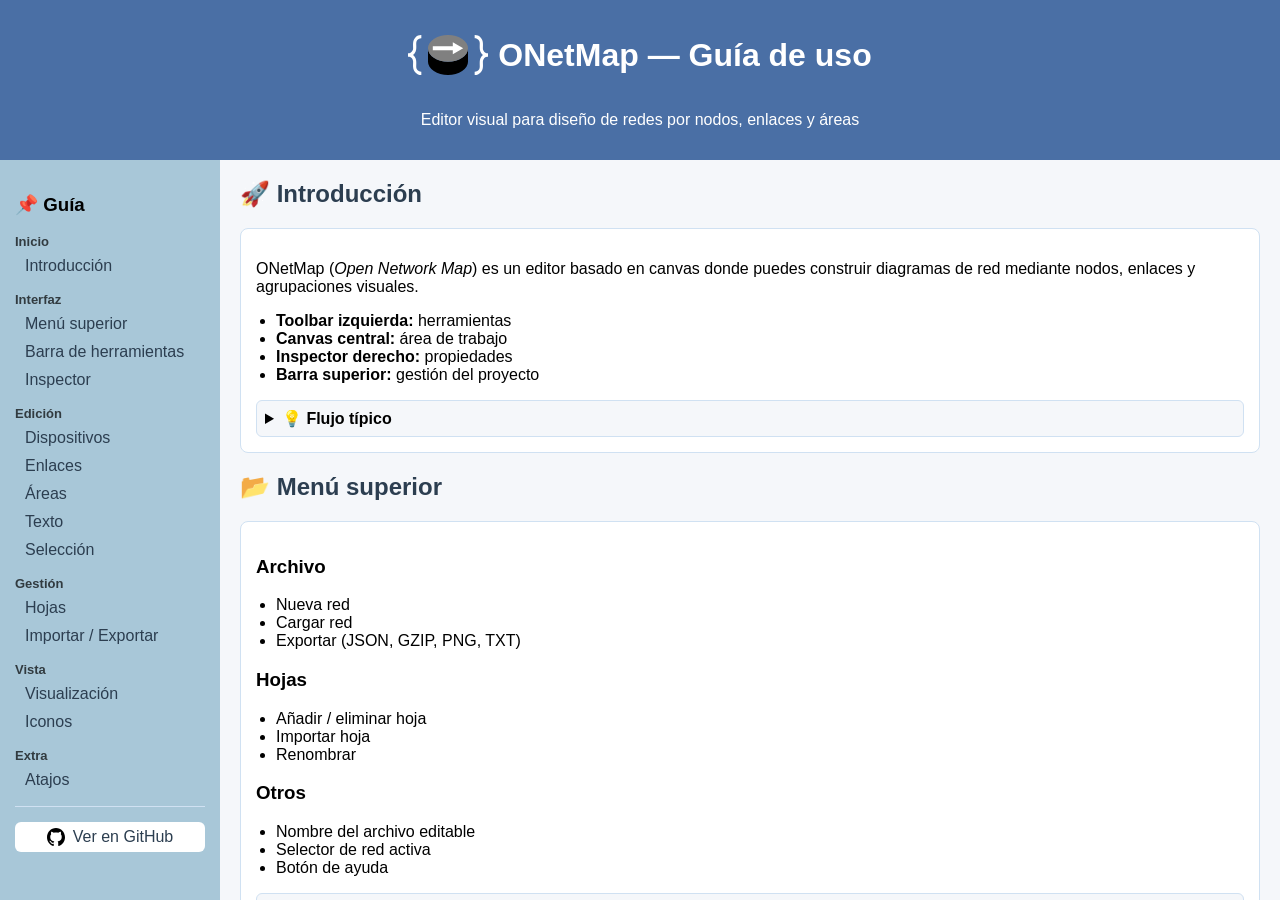
==== commit a1a4040e: "Adición de dispositivos SANDS (en proceso)" ====
--- a/help.html
+++ b/help.html
@@ -1,366 +1,434 @@
-<!DOCTYPE html>
-<html lang="es">
-
-<head>
-    <meta charset="UTF-8">
-    <title>ONetMap - Guía de uso</title>
-    <link rel="stylesheet" href="css/main.css">
-    <link rel="stylesheet" href="css/help.css">
-</head>
-
-<body>
-
-    <header>
-        <h1 class="title">
-            <img src="img/logo.svg" class="logo">
-            ONetMap — Guía de uso
-        </h1>
-        <p>Editor visual para diseño de redes por nodos, enlaces y áreas</p>
-    </header>
-
-    <div id="layout">
-
-        <!-- ===================== ÍNDICE ===================== -->
-        <nav>
-            <h3>📌 Guía</h3>
-
-            <div class="nav-group">
-                <span class="nav-title">Inicio</span>
-                <a href="#empezar">Introducción</a>
-            </div>
-
-            <div class="nav-group">
-                <span class="nav-title">Interfaz</span>
-                <a href="#menu">Menú superior</a>
-                <a href="#herramientas">Barra de herramientas</a>
-                <a href="#inspector">Inspector</a>
-            </div>
-
-            <div class="nav-group">
-                <span class="nav-title">Edición</span>
-                <a href="#dispositivos">Dispositivos</a>
-                <a href="#enlaces">Enlaces</a>
-                <a href="#areas">Áreas</a>
-                <a href="#texto">Texto</a>
-                <a href="#seleccion">Selección</a>
-            </div>
-
-            <div class="nav-group">
-                <span class="nav-title">Gestión</span>
-                <a href="#hojas">Hojas</a>
-                <a href="#archivos">Importar / Exportar</a>
-            </div>
-
-            <div class="nav-group">
-                <span class="nav-title">Vista</span>
-                <a href="#vista">Visualización</a>
-            </div>
-
-            <div class="nav-group">
-                <span class="nav-title">Extra</span>
-                <a href="#atajos">Atajos</a>
-            </div>
-
-            <!-- SEPARADOR -->
-            <div class="nav-separator"></div>
-
-            <!-- GITHUB -->
-            <a href="https://github.com/cargonm6/gva-open-network" target="_blank" class="github-link">
-                <img src="img/buttons/other/github.svg">
-                <span>Ver en GitHub</span>
-            </a>
-
-        </nav>
-
-        <!-- ===================== CONTENIDO ===================== -->
-        <main>
-
-            <!-- INTRO -->
-            <section id="empezar">
-                <h2>🚀 Introducción</h2>
-                <div class="card">
-                    <p>
-                        ONetMap (<i>Open Network Map</i>) es un editor basado en canvas donde puedes construir diagramas de red
-                        mediante nodos, enlaces y agrupaciones visuales.
-                    </p>
-
-                    <ul>
-                        <li><b>Toolbar izquierda:</b> herramientas</li>
-                        <li><b>Canvas central:</b> área de trabajo</li>
-                        <li><b>Inspector derecho:</b> propiedades</li>
-                        <li><b>Barra superior:</b> gestión del proyecto</li>
-                    </ul>
-
-                    <details>
-                        <summary>💡 Flujo típico</summary>
-                        <p>
-                            1. Añades dispositivos → 2. Los conectas → 3. Organizas con áreas →
-                            4. Ajustas propiedades → 5. Exportas
-                        </p>
-                    </details>
-                </div>
-            </section>
-
-            <!-- MENU -->
-            <section id="menu">
-                <h2>📂 Menú superior</h2>
-                <div class="card">
-
-                    <h3>Archivo</h3>
-                    <ul>
-                        <li>Nueva red</li>
-                        <li>Cargar red</li>
-                        <li>Exportar (JSON, GZIP, PNG, TXT)</li>
-                    </ul>
-
-                    <h3>Hojas</h3>
-                    <ul>
-                        <li>Añadir / eliminar hoja</li>
-                        <li>Importar hoja</li>
-                        <li>Renombrar</li>
-                    </ul>
-
-                    <h3>Otros</h3>
-                    <ul>
-                        <li>Nombre del archivo editable</li>
-                        <li>Selector de red activa</li>
-                        <li>Botón de ayuda</li>
-                    </ul>
-
-                    <details>
-                        <summary>💡 Consejo</summary>
-                        <p>Usa GZIP para guardar proyectos grandes de forma más eficiente.</p>
-                    </details>
-
-                </div>
-            </section>
-
-            <!-- TOOLBAR -->
-            <section id="herramientas">
-                <h2>🧰 Barra de herramientas</h2>
-                <div class="card">
-
-                    <h3>Grupos principales</h3>
-                    <ul>
-                        <li>Dispositivos</li>
-                        <li>Relaciones</li>
-                        <li>Herramientas</li>
-                        <li>Vista</li>
-                    </ul>
-
-                    <details>
-                        <summary>⚙️ Herramientas clave</summary>
-                        <ul>
-                            <li><b>Selección:</b> interactuar</li>
-                            <li><b>Texto:</b> anotaciones</li>
-                            <li><b>Eliminar:</b> borrar elementos</li>
-                            <li><b>Reasignar ID:</b> reorganiza identificadores</li>
-                        </ul>
-                    </details>
-
-                </div>
-            </section>
-
-            <!-- DISPOSITIVOS -->
-            <section id="dispositivos">
-                <h2>🖥️ Dispositivos</h2>
-                <div class="card">
-
-                    <div class="device-grid">
-                        <img src="img/devices/symbol/router.svg">
-                        <img src="img/devices/symbol/switch.svg">
-                        <img src="img/devices/symbol/pc.svg">
-                        <img src="img/devices/symbol/server.svg">
-                    </div>
-
-                    <p>Incluye:</p>
-                    <ul>
-                        <li>Routers, switches, APs</li>
-                        <li>PCs, servidores, NAS</li>
-                        <li>Impresoras, teléfonos IP</li>
-                        <li>Cloud (enlace entre hojas)</li>
-                    </ul>
-
-                    <details>
-                        <summary>💡 Uso del cloud</summary>
-                        <p>Permite conectar distintas hojas entre sí.</p>
-                    </details>
-
-                </div>
-            </section>
-
-            <!-- ENLACES -->
-            <section id="enlaces">
-                <h2>🔗 Enlaces</h2>
-                <div class="card">
-
-                    <h3>Tipos</h3>
-                    <ul>
-                        <li><b>Ethernet</b></li>
-                        <li><b>Inalámbrico</b></li>
-                        <li><b>WAN</b></li>
-                    </ul>
-
-                    <h3>Configuración</h3>
-                    <ul>
-                        <li>Puerto origen/destino</li>
-                        <li>VLAN</li>
-                        <li>Modo TRUNK / ACCESS</li>
-                    </ul>
-
-                    <details>
-                        <summary>⚠️ Reglas</summary>
-                        <p>No se puede conectar un nodo consigo mismo.</p>
-                    </details>
-
-                </div>
-            </section>
-
-            <!-- AREAS -->
-            <section id="areas">
-                <h2>📦 Áreas</h2>
-                <div class="card">
-
-                    <ul>
-                        <li>Agrupan dispositivos</li>
-                        <li>Redimensionables</li>
-                        <li>Con o sin color</li>
-                    </ul>
-
-                    <details>
-                        <summary>💡 Ejemplo</summary>
-                        <p>Separar redes por departamentos o edificios.</p>
-                    </details>
-
-                </div>
-            </section>
-
-            <!-- TEXTO -->
-            <section id="texto">
-                <h2>📝 Texto</h2>
-                <div class="card">
-
-                    <ul>
-                        <li>Click para crear</li>
-                        <li>Doble click para editar</li>
-                        <li>Enter para guardar</li>
-                    </ul>
-
-                </div>
-            </section>
-
-            <!-- SELECCION -->
-            <section id="seleccion">
-                <h2>🖱️ Selección</h2>
-                <div class="card">
-
-                    <ul>
-                        <li>Click → seleccionar</li>
-                        <li>Arrastrar → mover</li>
-                        <li>Delete → eliminar</li>
-                    </ul>
-
-                </div>
-            </section>
-
-            <!-- INSPECTOR -->
-            <section id="inspector">
-                <h2>⚙️ Inspector</h2>
-                <div class="card">
-
-                    <p>Panel derecho con propiedades dinámicas.</p>
-
-                    <details>
-                        <summary>Nodos</summary>
-                        <ul>
-                            <li>Nombre, texto</li>
-                            <li>Ángulo</li>
-                            <li>Opacidad</li>
-                            <li>Metadata</li>
-                        </ul>
-                    </details>
-
-                    <details>
-                        <summary>Enlaces</summary>
-                        <ul>
-                            <li>VLAN</li>
-                            <li>Puertos</li>
-                            <li>Dirección</li>
-                        </ul>
-                    </details>
-
-                </div>
-            </section>
-
-            <!-- HOJAS -->
-            <section id="hojas">
-                <h2>📄 Hojas</h2>
-                <div class="card">
-
-                    <ul>
-                        <li>Múltiples redes en un archivo</li>
-                        <li>Selector superior</li>
-                        <li>Interconexión con cloud</li>
-                    </ul>
-
-                </div>
-            </section>
-
-            <!-- ARCHIVOS -->
-            <section id="archivos">
-                <h2>💾 Importar / Exportar</h2>
-                <div class="card">
-
-                    <h3>Exportar</h3>
-                    <ul>
-                        <li>JSON</li>
-                        <li>GZIP</li>
-                        <li>PNG</li>
-                        <li>TXT</li>
-                    </ul>
-
-                    <h3>Importar</h3>
-                    <ul>
-                        <li>Proyecto completo</li>
-                        <li>Como hoja nueva</li>
-                    </ul>
-
-                </div>
-            </section>
-
-            <!-- VISTA -->
-            <section id="vista">
-                <h2>🔍 Vista</h2>
-                <div class="card">
-
-                    <ul>
-                        <li>Zoom con rueda o slider</li>
-                        <li>Rejilla opcional</li>
-                        <li>Mostrar puertos</li>
-                        <li>Cambio de iconos</li>
-                    </ul>
-
-                </div>
-            </section>
-
-            <!-- ATAJOS -->
-            <section id="atajos">
-                <h2>⌨️ Atajos</h2>
-                <div class="card">
-
-                    <ul>
-                        <li><b>Ctrl + C:</b> clonar</li>
-                        <li><b>Delete:</b> eliminar</li>
-                        <li><b>Esc:</b> cancelar herramienta</li>
-                        <li><b>Enter:</b> confirmar texto</li>
-                    </ul>
-
-                </div>
-            </section>
-
-        </main>
-    </div>
-
-</body>
-
+<!DOCTYPE html>
+<html lang="es">
+
+<head>
+    <meta charset="UTF-8">
+    <title>ONetMap - Guía de uso</title>
+    <link rel="stylesheet" href="css/main.css">
+    <link rel="stylesheet" href="css/help.css">
+</head>
+
+<body>
+
+    <header>
+        <h1 class="title">
+            <img src="img/logo.svg" class="logo">
+            ONetMap — Guía de uso
+        </h1>
+        <p>Editor visual para diseño de redes por nodos, enlaces y áreas</p>
+    </header>
+
+    <div id="layout">
+
+        <!-- ===================== ÍNDICE ===================== -->
+        <nav>
+            <h3>📌 Guía</h3>
+
+            <div class="nav-group">
+                <span class="nav-title">Inicio</span>
+                <a href="#empezar">Introducción</a>
+            </div>
+
+            <div class="nav-group">
+                <span class="nav-title">Interfaz</span>
+                <a href="#menu">Menú superior</a>
+                <a href="#herramientas">Barra de herramientas</a>
+                <a href="#inspector">Inspector</a>
+            </div>
+
+            <div class="nav-group">
+                <span class="nav-title">Edición</span>
+                <a href="#dispositivos">Dispositivos</a>
+                <a href="#enlaces">Enlaces</a>
+                <a href="#areas">Áreas</a>
+                <a href="#texto">Texto</a>
+                <a href="#seleccion">Selección</a>
+            </div>
+
+            <div class="nav-group">
+                <span class="nav-title">Gestión</span>
+                <a href="#hojas">Hojas</a>
+                <a href="#archivos">Importar / Exportar</a>
+            </div>
+
+            <div class="nav-group">
+                <span class="nav-title">Vista</span>
+                <a href="#visualizacion">Visualización</a>
+                <a href="#iconos">Iconos</a>
+            </div>
+
+            <div class="nav-group">
+                <span class="nav-title">Extra</span>
+                <a href="#atajos">Atajos</a>
+            </div>
+
+            <!-- SEPARADOR -->
+            <div class="nav-separator"></div>
+
+            <!-- GITHUB -->
+            <a href="https://github.com/cargonm6/gva-open-network" target="_blank" class="github-link">
+                <img src="img/buttons/other/github.svg">
+                <span>Ver en GitHub</span>
+            </a>
+
+        </nav>
+
+        <!-- ===================== CONTENIDO ===================== -->
+        <main>
+
+            <!-- INTRO -->
+            <section id="empezar">
+                <h2>🚀 Introducción</h2>
+                <div class="card">
+                    <p>
+                        ONetMap (<i>Open Network Map</i>) es un editor basado en canvas donde puedes construir diagramas
+                        de red
+                        mediante nodos, enlaces y agrupaciones visuales.
+                    </p>
+
+                    <ul>
+                        <li><b>Toolbar izquierda:</b> herramientas</li>
+                        <li><b>Canvas central:</b> área de trabajo</li>
+                        <li><b>Inspector derecho:</b> propiedades</li>
+                        <li><b>Barra superior:</b> gestión del proyecto</li>
+                    </ul>
+
+                    <details>
+                        <summary>💡 Flujo típico</summary>
+                        <p>
+                            1. Añades dispositivos → 2. Los conectas → 3. Organizas con áreas →
+                            4. Ajustas propiedades → 5. Exportas
+                        </p>
+                    </details>
+                </div>
+            </section>
+
+            <!-- MENU -->
+            <section id="menu">
+                <h2>📂 Menú superior</h2>
+                <div class="card">
+
+                    <h3>Archivo</h3>
+                    <ul>
+                        <li>Nueva red</li>
+                        <li>Cargar red</li>
+                        <li>Exportar (JSON, GZIP, PNG, TXT)</li>
+                    </ul>
+
+                    <h3>Hojas</h3>
+                    <ul>
+                        <li>Añadir / eliminar hoja</li>
+                        <li>Importar hoja</li>
+                        <li>Renombrar</li>
+                    </ul>
+
+                    <h3>Otros</h3>
+                    <ul>
+                        <li>Nombre del archivo editable</li>
+                        <li>Selector de red activa</li>
+                        <li>Botón de ayuda</li>
+                    </ul>
+
+                    <details>
+                        <summary>💡 Consejo</summary>
+                        <p>Usa GZIP para guardar proyectos grandes de forma más eficiente.</p>
+                    </details>
+
+                </div>
+            </section>
+
+            <!-- TOOLBAR -->
+            <section id="herramientas">
+                <h2>🧰 Barra de herramientas</h2>
+                <div class="card">
+
+                    <h3>Grupos principales</h3>
+                    <ul>
+                        <li>Dispositivos</li>
+                        <li>Relaciones</li>
+                        <li>Herramientas</li>
+                        <li>Vista</li>
+                    </ul>
+
+                    <details>
+                        <summary>⚙️ Herramientas clave</summary>
+                        <ul>
+                            <li><b>Selección:</b> interactuar</li>
+                            <li><b>Texto:</b> anotaciones</li>
+                            <li><b>Eliminar:</b> borrar elementos</li>
+                            <li><b>Reasignar ID:</b> reorganiza identificadores</li>
+                        </ul>
+                    </details>
+
+                </div>
+            </section>
+
+            <!-- DISPOSITIVOS -->
+            <section id="dispositivos">
+                <h2>🖥️ Dispositivos</h2>
+                <div class="card">
+                    <p>Incluye:</p>
+                    <ul>
+                        <li>Routers, switches, APs</li>
+                        <li>PCs, servidores, NAS</li>
+                        <li>Impresoras, teléfonos IP</li>
+                        <li>Cloud (enlace entre hojas)</li>
+                    </ul>
+
+                    <details>
+                        <summary>💡 Uso del cloud</summary>
+                        <p>Permite conectar distintas hojas entre sí.</p>
+                    </details>
+
+                </div>
+            </section>
+
+            <!-- ENLACES -->
+            <section id="enlaces">
+                <h2>🔗 Enlaces</h2>
+                <div class="card">
+
+                    <h3>Tipos</h3>
+                    <ul>
+                        <li><b>Ethernet</b></li>
+                        <li><b>Inalámbrico</b></li>
+                        <li><b>WAN</b></li>
+                    </ul>
+
+                    <h3>Configuración</h3>
+                    <ul>
+                        <li>Puerto origen/destino</li>
+                        <li>VLAN</li>
+                        <li>Modo TRUNK / ACCESS</li>
+                    </ul>
+
+                    <details>
+                        <summary>⚠️ Reglas</summary>
+                        <p>No se puede conectar un nodo consigo mismo.</p>
+                    </details>
+
+                </div>
+            </section>
+
+            <!-- AREAS -->
+            <section id="areas">
+                <h2>📦 Áreas</h2>
+                <div class="card">
+
+                    <ul>
+                        <li>Agrupan dispositivos</li>
+                        <li>Redimensionables</li>
+                        <li>Con o sin color</li>
+                    </ul>
+
+                    <details>
+                        <summary>💡 Ejemplo</summary>
+                        <p>Separar redes por departamentos o edificios.</p>
+                    </details>
+
+                </div>
+            </section>
+
+            <!-- TEXTO -->
+            <section id="texto">
+                <h2>📝 Texto</h2>
+                <div class="card">
+
+                    <ul>
+                        <li>Click para crear</li>
+                        <li>Doble click para editar</li>
+                        <li>Enter para guardar</li>
+                    </ul>
+
+                </div>
+            </section>
+
+            <!-- SELECCION -->
+            <section id="seleccion">
+                <h2>🖱️ Selección</h2>
+                <div class="card">
+
+                    <ul>
+                        <li>Click → seleccionar</li>
+                        <li>Arrastrar → mover</li>
+                        <li>Delete → eliminar</li>
+                    </ul>
+
+                </div>
+            </section>
+
+            <!-- INSPECTOR -->
+            <section id="inspector">
+                <h2>⚙️ Inspector</h2>
+                <div class="card">
+
+                    <p>Panel derecho con propiedades dinámicas.</p>
+
+                    <details>
+                        <summary>Nodos</summary>
+                        <ul>
+                            <li>Nombre, texto</li>
+                            <li>Ángulo</li>
+                            <li>Opacidad</li>
+                            <li>Metadata</li>
+                        </ul>
+                    </details>
+
+                    <details>
+                        <summary>Enlaces</summary>
+                        <ul>
+                            <li>VLAN</li>
+                            <li>Puertos</li>
+                            <li>Dirección</li>
+                        </ul>
+                    </details>
+
+                </div>
+            </section>
+
+            <!-- HOJAS -->
+            <section id="hojas">
+                <h2>📄 Hojas</h2>
+                <div class="card">
+
+                    <ul>
+                        <li>Múltiples redes en un archivo</li>
+                        <li>Selector superior</li>
+                        <li>Interconexión con cloud</li>
+                    </ul>
+
+                </div>
+            </section>
+
+            <!-- ARCHIVOS -->
+            <section id="archivos">
+                <h2>💾 Importar / Exportar</h2>
+                <div class="card">
+
+                    <h3>Exportar</h3>
+                    <ul>
+                        <li>JSON</li>
+                        <li>GZIP</li>
+                        <li>PNG</li>
+                        <li>TXT</li>
+                    </ul>
+
+                    <h3>Importar</h3>
+                    <ul>
+                        <li>Proyecto completo</li>
+                        <li>Como hoja nueva</li>
+                    </ul>
+
+                </div>
+            </section>
+
+            <!-- VISTA -->
+            <section id="visualizacion">
+                <h2>🔍 Visualización</h2>
+                <div class="card">
+
+                    <ul>
+                        <li>Zoom con rueda o slider</li>
+                        <li>Rejilla opcional</li>
+                        <li>Mostrar puertos</li>
+                        <li>Cambio de iconos</li>
+                    </ul>
+
+                </div>
+            </section>
+
+            <!-- ICONOS -->
+            <section id="iconos">
+                <h2>🎨 Iconos</h2>
+                <div class="card">
+
+                    <p>
+                        ONetMap utiliza un conjunto de iconos estandarizados para representar dispositivos,
+                        conexiones y elementos de red. Estos iconos combinan recursos reconocidos del sector
+                        junto con adaptaciones personalizadas para mejorar la claridad visual.
+                    </p>
+
+                    <h3>📚 Fuentes de iconos</h3>
+                    <ul>
+                        <li>
+                            <b>Vista simbólica: Cisco Network Topology Icons 3015</b> - <a
+                                href="https://vecta.io/symbols/240/cisco-network-topology-icons-3015" target="_blank">
+                                Ver colección
+                            </a><br>
+                            Conjunto oficial de Cisco ampliamente utilizado en documentación profesional
+                            y diagramas de infraestructura de red.
+                            <br><br>
+                            <div class="device-grid">
+                                <img src="img/devices/symbol/router.svg">
+                                <img src="img/devices/symbol/switch.svg">
+                                <img src="img/devices/symbol/pc.svg">
+                                <img src="img/devices/symbol/server.svg">
+                            </div>
+                        </li>
+                        <li>
+                            <b>Vista realista: Basic Network</b> - <a href="https://vecta.io/symbols/37/basic-network"
+                                target="_blank">
+                                Ver colección
+                            </a><br>
+                            Iconos esqueumórficos, orientados al diseño de diagramas rápidos y de fácil interpretación.
+                            <br><br>
+                            <div class="device-grid">
+                                <img src="img/devices/real/router.svg">
+                                <img src="img/devices/real/switch.svg">
+                                <img src="img/devices/real/pc.svg">
+                                <img src="img/devices/real/server.svg">
+                            </div>
+                        </li>
+                        <li>
+                            <b>Standardized Network Diagramming Symbols (SANDS)</b> - <a
+                                href="https://iacis.org/iis/2008/S2008_967.pdf" target="_blank">
+                                Paper original
+                            </a> |
+                            <a href="https://digitalcommons.georgiasouthern.edu/etd/666" target="_blank">
+                                Tesis relacionada
+                            </a>
+                            <br>
+                            Propuesta académica para la estandarización de símbolos en diagramas de red,
+                            enfocada en consistencia semántica y claridad en la representación.
+                            <br><br>
+                            <div class="device-grid">
+                                <img src="img/devices/sands/router.svg">
+                                <img src="img/devices/sands/switch.svg">
+                                <img src="img/devices/sands/pc.svg">
+                                <img src="img/devices/sands/server.svg">
+                            </div>
+                        </li>
+                    </ul>
+
+                    <h3>🛠️ Personalización</h3>
+                    <ul>
+                        <li>Adaptación de estilos para coherencia visual dentro de la herramienta</li>
+                        <li>Simplificación de algunos iconos para mejorar legibilidad en zoom bajo</li>
+                        <li>Unificación de tamaños y proporciones</li>
+                        <li>Creación de iconos propios para elementos específicos (como nodos cloud entre hojas)</li>
+                    </ul>
+
+                </div>
+            </section>
+
+            <!-- ATAJOS -->
+            <section id="atajos">
+                <h2>⌨️ Atajos</h2>
+                <div class="card">
+
+                    <ul>
+                        <li><b>Ctrl + C:</b> clonar</li>
+                        <li><b>Delete:</b> eliminar</li>
+                        <li><b>Esc:</b> cancelar herramienta</li>
+                        <li><b>Enter:</b> confirmar texto</li>
+                    </ul>
+
+                </div>
+            </section>
+
+        </main>
+    </div>
+
+</body>
+
 </html>
--- a/css/main.css
+++ b/css/main.css
@@ -1,505 +1,543 @@
-/* ===================== VARIABLES ===================== */
-:root {
-    /* Backgrounds */
-    --color-topbar-bg: #4A6FA5;
-    --color-toolbar-bg: #A8C7D8;
-    --color-inspector-bg: #F5F7FA;
-    --color-canvas-border: #D0E1F2;
-    --color-canvas-grid: #ddf;
-
-    /* Text / Foreground */
-    --color-topbar-text: #FFFFFF;
-    --color-toolbar-text: #2C3E50;
-    --color-custom-file-label-text: #FFFFFF;
-
-    /* Buttons / States */
-    --color-btn-bg: #FFFFFF;
-    --color-btn-hover-bg: #C7D8E6;
-    --color-btn-active-bg: #3498db;
-    --color-btn-active-border: #4A6FA5;
-
-    /* Dropdowns */
-    --color-dropdown-bg: #FFFFFF;
-    --color-dropdown-hover-bg: #E3EEF6;
-
-    /* Textos */
-    --color-textarea-bg: #ffffaa;
-    --color-link-drawing: #3498db;
-    --color-link-wan: #851f1f;
-    --color-area-border: gray;
-    --color-alert: red;
-    --color-success: green;
-}
-
-/* ===================== GENERAL ===================== */
-* {
-    box-sizing: border-box;
-}
-
-body {
-    margin: 0;
-    font-family: Arial, sans-serif;
-    height: 100vh;
-    display: flex;
-    flex-direction: column;
-}
-
-h5 {
-    margin: 10px 0 10px 0;
-    width: 100%;
-    text-align: center;
-}
-
-h5:not(:first-child) {
-    margin-top: 0;
-    border-top: 1px solid var(--color-topbar-text);
-    padding-top: 10px;
-}
-
-/* ===================== TOPBAR ===================== */
-#topbar {
-    width: 100%;
-    height: 40px;
-    background-color: var(--color-topbar-bg);
-    color: var(--color-topbar-text);
-    display: flex;
-    align-items: center;
-    padding: 5px;
-}
-
-#topbar #logo-img {
-    height: 60px;
-    margin-right: 5px;
-}
-
-#topbar #logo {
-    margin-right: 25px;
-}
-
-#topbar button,
-#topbar .custom-file-label,
-#topbar select {
-    background-color: var(--color-btn-bg);
-    border: none;
-    cursor: pointer;
-    border-radius: 5px;
-    display: flex;
-    align-items: center;
-    justify-content: center;
-    gap: 5px;
-    padding: 5px 10px;
-    white-space: nowrap;
-    min-width: 120px;
-    margin-right: 10px;
-}
-
-#topbar input[type="file"] {
-    display: none;
-}
-
-/* ===================== FILENAME INPUT ===================== */
-#filenameInput {
-    height: 26px;
-    padding: 5px 10px;
-    border-radius: 6px;
-    border: 2px solid transparent;
-
-    background-color: rgba(255, 255, 255, 0.9);
-    color: #2C3E50;
-
-    font-size: 14px;
-    outline: none;
-
-    transition: all 0.2s ease;
-
-    margin-right: 10px;
-}
-
-/* placeholder */
-#filenameInput::placeholder {
-    color: #888;
-    font-style: italic;
-}
-
-/* hover */
-#filenameInput:hover {
-    background-color: #fff;
-}
-
-/* focus */
-#filenameInput:focus {
-    border-color: var(--color-btn-active-bg);
-    box-shadow: 0 0 0 2px rgba(52, 152, 219, 0.2);
-    background-color: #fff;
-}
-
-/* cuando tiene contenido */
-#filenameInput:not(:placeholder-shown) {
-    font-weight: bold;
-}
-
-/* ===================== DROPDOWN ===================== */
-.dropdown {
-    position: relative;
-    display: inline-block;
-}
-
-.dropbtn {
-    background-color: var(--color-btn-bg);
-    border: none;
-    cursor: pointer;
-    border-radius: 5px;
-    padding: 5px 10px;
-    display: flex;
-    align-items: center;
-    gap: 6px;
-    min-width: 120px;
-}
-
-.dropbtn::after {
-    content: "▾";
-    margin-left: auto;
-    /* empuja el símbolo al final */
-    font-size: 12px;
-}
-
-.dropdown-content {
-    display: none;
-    position: absolute;
-    top: 100%;
-    left: 0;
-    background-color: var(--color-dropdown-bg);
-    min-width: max-content;
-    box-shadow: 0 4px 10px rgba(0, 0, 0, 0.2);
-    border-radius: 6px;
-    border: 1px solid var(--color-canvas-border);
-    z-index: 999;
-    padding: 4px 0;
-}
-
-.dropdown hr {
-    border: none;
-    border-top: 1px solid var(--color-topbar-bg);
-    width: 80%;
-    height: auto;
-}
-
-.dropdown:hover .dropdown-content {
-    display: flex;
-    flex-direction: column;
-}
-
-.dropdown-content button {
-    width: 100%;
-    border: none;
-    background: var(--color-dropdown-bg);
-    padding: 8px 10px;
-    cursor: pointer;
-    display: flex;
-    align-items: center;
-    gap: 8px;
-    text-align: left;
-}
-
-.dropdown-content button:hover {
-    background-color: var(--color-dropdown-hover-bg);
-}
-
-.dropdown-content button span {
-    flex: 1;
-}
-
-/* ===================== CONTENEDOR PRINCIPAL ===================== */
-#container {
-    display: flex;
-    flex-direction: row;
-    /* 🔥 horizontal */
-    height: calc(100vh - 40px);
-}
-
-/* ===================== TOOLBAR ===================== */
-#toolbar {
-    width: 150px;
-    flex: 0 0 150px;
-    background: var(--color-toolbar-bg);
-    color: var(--color-toolbar-text);
-    padding: 10px;
-    display: flex;
-    flex-direction: column;
-    overflow-y: scroll;
-}
-
-#toolbar button {
-    width: 100%;
-    margin-bottom: 5px;
-
-    display: flex;
-    align-items: center;
-    gap: 8px;
-
-    padding: 5px 10px;
-
-    background-color: var(--color-btn-bg);
-    border: none;
-    border-radius: 5px;
-    cursor: pointer;
-
-    white-space: nowrap;
-    min-width: 130px;
-}
-
-/* iconos */
-img.btn-icon,
-.dropdown-content button img {
-    width: 16px;
-    height: 16px;
-    flex-shrink: 0;
-}
-
-/* botón activo */
-button.tool-btn.active {
-    background: var(--color-btn-active-bg) !important;
-    color: var(--color-topbar-text);
-    outline: 2px solid var(--color-btn-active-border);
-    outline-offset: -2px;
-}
-
-.dropdown-content button.tool-btn.active {
-    background: var(--color-btn-active-bg) !important;
-    color: var(--color-topbar-text);
-}
-
-/* Dropdown dentro de toolbar */
-.toolbar-dropdown {
-    width: 100%;
-}
-
-.toolbar-dropdown .dropbtn {
-    width: 100%;
-    justify-content: flex-start;
-}
-
-/* Ajustar dropdown en sidebar */
-#toolbar .dropdown-content {
-    position: absolute;
-    top: 100%;
-    left: 0;
-    width: max-content;
-    /* ✅ toma solo el ancho del contenido */
-    min-width: 100%;
-    /* opcional: al menos igual al botón */
-    /* box-shadow: none; */
-    background: var(--color-dropdown-bg);
-    /* asegúrate que contraste */
-    border-radius: 6px;
-    flex-direction: column;
-    z-index: 999;
-    margin-top: -5px;
-}
-
-#toolbar p {
-    font-size: small;
-    margin-bottom: 5px;
-}
-
-/* ===================== CANVAS ===================== */
-canvas {
-    flex: 1;
-    /* 🔥 ocupa todo el espacio disponible */
-    width: 100%;
-    min-height: 0;
-    /* ⚠️ importante en flex */
-    border: 1px solid var(--color-canvas-border);
-    cursor: pointer;
-} 
-
-/* ===================== CUSTOM FILE LABEL ===================== */
-.custom-file-label {
-    display: inline-flex;
-    align-items: center;
-    padding: 5px 10px;
-    background-color: var(--color-toolbar-bg);
-    color: var(--color-custom-file-label-text);
-    border: none;
-    cursor: pointer;
-    font: inherit;
-    font-size: 14px;
-    border-radius: 3px;
-    margin-left: 5px;
-    justify-content: center;
-    gap: 5px;
-    min-width: 110px;
-    white-space: nowrap;
-}
-
-/* hover global */
-#toolbar button:hover,
-#topbar button:hover,
-#topbar .custom-file-label:hover {
-    background-color: var(--color-btn-hover-bg);
-    color: var(--color-topbar-text);
-}
-
-/* ===================== TEXT EDITOR ===================== */
-#textEditor {
-    position: absolute;
-    display: none;
-    z-index: 9999;
-    resize: none;
-    border: 1px solid #333;
-    font: 12px Arial;
-    padding: 6px;
-    outline: none;
-}
-
-#resizer {
-    display: none;
-}
-
-@media (max-width: 1024px) {
-    #container {
-        flex-direction: column;
-        height: 100vh;
-        /* 🔥 CLAVE */
-    }
-
-    #resizer {
-        display: block;
-        height: 10px;
-        background: #ccc;
-        cursor: row-resize;
-        flex: 0 0 10px;
-        order: 3;
-    }
-
-    #resizer::before {
-        content: "";
-        display: block;
-        width: 40px;
-        height: 4px;
-        background: #888;
-        margin: 3px auto;
-        border-radius: 2px;
-    }
-
-    #topbar {
-        /* flex-wrap: wrap; */
-        height: 50px;
-        padding: 5px;
-        gap: 5px;
-    }
-
-    #topbar button,
-    #topbar .custom-file-label {
-        width: 40px;
-        height: 40px;
-        padding: 0;
-        display: flex;
-        justify-content: center;
-        align-items: center;
-        min-width: 40px;
-    }
-
-    #topbar button span,
-    #topbar .custom-file-label span {
-        display: none;
-    }
-
-    #topbar img.btn-icon {
-        width: 30px;
-        height: 30px;
-    }
-
-    #topbar .dropbtn {
-        display: none;
-    }
-
-    #toolbar {
-        width: 100%;
-        flex-direction: row;
-        flex-wrap: nowrap;
-        overflow-x: auto;
-        padding: 5px;
-        gap: 5px;
-        order: 1;
-        max-height: 80px;
-    }
-
-    #toolbar h5 {
-        display: none;
-    }
-
-    #toolbar #zoom,
-    #toolbar #zoomSlider {
-        display: none;
-    }
-
-    #toolbar button.tool-btn {
-        width: 50px;
-        height: 50px;
-        padding: 0;
-        flex: 0 0 auto;
-        justify-content: center;
-        align-items: center;
-        border-radius: 8px;
-        min-width: 50px;
-        margin-top: 10px;
-    }
-
-    #toolbar button.tool-btn img {
-        width: 30px;
-        height: 30px;
-    }
-
-    #toolbar button.tool-btn span {
-        display: none;
-    }
-
-    #toolbar .dropdown .tool-btn.dropbtn,
-    #topbar .dropdown .dropbtn {
-        display: none;
-    }
-
-    #toolbar .dropdown .dropdown-content,
-    #topbar .dropdown .dropdown-content {
-        display: flex;
-        flex-direction: row;
-        gap: 5px;
-        position: static;
-        padding: 0;
-        background: transparent;
-        box-shadow: none;
-        border: none;
-        margin: inherit;
-    }
-
-    canvas {
-        flex: 1;
-        order: 2;
-    }
-
-    #inspector {
-        width: 100%;
-        flex: 0 0 250px;
-        order: 4;
-        overflow-y: auto;
-        border-top: 1px solid #ccc;
-        padding: 5px;
-        background: var(--color-inspector-bg);
-    }
-
-    #toolbar button.tool-btn[data-tooltip]:hover::after {
-        content: attr(data-tooltip);
-        position: absolute;
-        bottom: 55px;
-        left: 50%;
-        transform: translateX(-50%);
-        background: var(--color-dropdown-bg);
-        color: #000;
-        padding: 3px 6px;
-        border-radius: 4px;
-        font-size: 12px;
-        white-space: nowrap;
-        z-index: 1000;
-    }
+/* ===================== VARIABLES ===================== */
+:root {
+    /* Backgrounds */
+    --color-topbar-bg: #4A6FA5;
+    --color-toolbar-bg: #A8C7D8;
+    --color-inspector-bg: #F5F7FA;
+    --color-canvas-border: #D0E1F2;
+    --color-canvas-grid: #ddf;
+
+    /* Text / Foreground */
+    --color-topbar-text: #FFFFFF;
+    --color-toolbar-text: #2C3E50;
+    --color-custom-file-label-text: #FFFFFF;
+
+    /* Buttons / States */
+    --color-btn-bg: #FFFFFF;
+    --color-btn-hover-bg: #C7D8E6;
+    --color-btn-active-bg: #3498db;
+    --color-btn-active-border: #4A6FA5;
+
+    /* Dropdowns */
+    --color-dropdown-bg: #FFFFFF;
+    --color-dropdown-hover-bg: #E3EEF6;
+
+    /* Textos */
+    --color-textarea-bg: #ffffaa;
+    --color-link-drawing: #3498db;
+    --color-link-wan: #851f1f;
+    --color-area-border: gray;
+    --color-alert: red;
+    --color-success: green;
+    --color-black: #000;
+    --color-white: #fff;
+}
+
+/* ===================== GENERAL ===================== */
+* {
+    box-sizing: border-box;
+}
+
+body {
+    margin: 0;
+    font-family: Arial, sans-serif;
+    height: 100vh;
+    display: flex;
+    flex-direction: column;
+}
+
+h5 {
+    margin: 10px 0 10px 0;
+    width: 100%;
+    text-align: center;
+}
+
+h5:not(:first-child) {
+    margin-top: 0;
+    /* border-top: 1px solid var(--color-topbar-text); */
+    padding-top: 16px;
+}
+
+/* ===================== TOPBAR ===================== */
+#topbar {
+    width: 100%;
+    height: 40px;
+    background-color: var(--color-topbar-bg);
+    color: var(--color-topbar-text);
+    display: flex;
+    align-items: center;
+    padding: 5px;
+}
+
+#topbar #logo-img {
+    height: 60px;
+    margin-right: 5px;
+}
+
+#topbar #logo {
+    margin-right: 25px;
+}
+
+#topbar button,
+#topbar .custom-file-label,
+#topbar select {
+    background-color: var(--color-btn-bg);
+    border: none;
+    cursor: pointer;
+    border-radius: 5px;
+    display: flex;
+    align-items: center;
+    justify-content: center;
+    gap: 5px;
+    padding: 5px 10px;
+    white-space: nowrap;
+    min-width: 120px;
+    margin-right: 10px;
+}
+
+#topbar input[type="file"] {
+    display: none;
+}
+
+/* ===================== FILENAME INPUT ===================== */
+#filenameInput {
+    height: 26px;
+    padding: 5px 10px;
+    border-radius: 6px;
+    border: 2px solid transparent;
+
+    background-color: rgba(255, 255, 255, 0.9);
+    color: #2C3E50;
+
+    font-size: 14px;
+    outline: none;
+
+    transition: all 0.2s ease;
+
+    margin-right: 10px;
+}
+
+/* placeholder */
+#filenameInput::placeholder {
+    color: #888;
+    font-style: italic;
+}
+
+/* hover */
+#filenameInput:hover {
+    background-color: #fff;
+}
+
+/* focus */
+#filenameInput:focus {
+    border-color: var(--color-btn-active-bg);
+    box-shadow: 0 0 0 2px rgba(52, 152, 219, 0.2);
+    background-color: #fff;
+}
+
+/* cuando tiene contenido */
+#filenameInput:not(:placeholder-shown) {
+    font-weight: bold;
+}
+
+/* ===================== DROPDOWN ===================== */
+.dropdown {
+    position: relative;
+    display: inline-block;
+}
+
+.dropbtn {
+    background-color: var(--color-btn-bg);
+    border: none;
+    cursor: pointer;
+    border-radius: 5px;
+    padding: 5px 10px;
+    display: flex;
+    align-items: center;
+    gap: 6px;
+    min-width: 120px;
+}
+
+.dropbtn::after {
+    content: "▾";
+    margin-left: auto;
+    /* empuja el símbolo al final */
+    font-size: 12px;
+}
+
+.dropdown-content {
+    display: none;
+    position: absolute;
+    top: 100%;
+    left: 0;
+    background-color: var(--color-dropdown-bg);
+    min-width: max-content;
+    box-shadow: 0 4px 10px rgba(0, 0, 0, 0.2);
+    border-radius: 6px;
+    border: 1px solid var(--color-canvas-border);
+    z-index: 999;
+    padding: 4px 0;
+}
+
+.dropdown hr {
+    border: none;
+    border-top: 1px solid var(--color-topbar-bg);
+    width: 80%;
+    height: auto;
+}
+
+.dropdown:hover .dropdown-content {
+    display: flex;
+    flex-direction: column;
+}
+
+.dropdown-content button {
+    width: 100%;
+    border: none;
+    background: var(--color-dropdown-bg);
+    padding: 8px 10px;
+    cursor: pointer;
+    display: flex;
+    align-items: center;
+    gap: 8px;
+    text-align: left;
+}
+
+.dropdown-content button:hover {
+    background-color: var(--color-dropdown-hover-bg);
+}
+
+.dropdown-content button span {
+    flex: 1;
+}
+
+/* ===================== CONTENEDOR PRINCIPAL ===================== */
+#container {
+    display: flex;
+    flex-direction: row;
+    /* 🔥 horizontal */
+    height: calc(100vh - 40px);
+}
+
+/* ===================== TOOLBAR ===================== */
+#toolbar {
+    width: 200px;
+    flex: 0 0 200px;
+    background: var(--color-toolbar-bg);
+    color: var(--color-toolbar-text);
+    padding: 10px;
+    display: flex;
+    flex-direction: column;
+    overflow-y: scroll;
+}
+
+#toolbar button {
+    width: 100%;
+    margin-bottom: 5px;
+
+    display: flex;
+    align-items: center;
+    gap: 8px;
+
+    padding: 5px 10px;
+
+    background-color: var(--color-btn-bg);
+    border: none;
+    border-radius: 5px;
+    cursor: pointer;
+
+    white-space: nowrap;
+    min-width: 130px;
+}
+
+/* iconos */
+img.btn-icon,
+.dropdown-content button img {
+    width: 16px;
+    height: 16px;
+    flex-shrink: 0;
+}
+
+/* botón activo */
+button.tool-btn.active {
+    background: var(--color-btn-active-bg) !important;
+    color: var(--color-topbar-text);
+    outline: 2px solid var(--color-btn-active-border);
+    outline-offset: -2px;
+}
+
+.dropdown-content button.tool-btn.active {
+    background: var(--color-btn-active-bg) !important;
+    color: var(--color-topbar-text);
+}
+
+/* Dropdown dentro de toolbar */
+.toolbar-dropdown {
+    width: 100%;
+}
+
+.toolbar-dropdown .dropbtn {
+    width: 100%;
+    justify-content: flex-start;
+}
+
+/* Ajustar dropdown en sidebar */
+#toolbar .dropdown-content {
+    position: absolute;
+    top: 100%;
+    left: 0;
+    width: max-content;
+    /* ✅ toma solo el ancho del contenido */
+    min-width: 100%;
+    /* opcional: al menos igual al botón */
+    /* box-shadow: none; */
+    background: var(--color-dropdown-bg);
+    /* asegúrate que contraste */
+    border-radius: 6px;
+    flex-direction: column;
+    z-index: 999;
+    margin-top: -5px;
+}
+
+#toolbar p {
+    font-size: small;
+    margin-bottom: 5px;
+}
+
+/* ===================== CANVAS ===================== */
+canvas {
+    flex: 1;
+    /* 🔥 ocupa todo el espacio disponible */
+    width: 100%;
+    min-height: 0;
+    /* ⚠️ importante en flex */
+    border: 1px solid var(--color-canvas-border);
+    cursor: pointer;
+}
+
+/* ===================== CUSTOM FILE LABEL ===================== */
+.custom-file-label {
+    display: inline-flex;
+    align-items: center;
+    padding: 5px 10px;
+    background-color: var(--color-toolbar-bg);
+    color: var(--color-custom-file-label-text);
+    border: none;
+    cursor: pointer;
+    font: inherit;
+    font-size: 14px;
+    border-radius: 3px;
+    margin-left: 5px;
+    justify-content: center;
+    gap: 5px;
+    min-width: 110px;
+    white-space: nowrap;
+}
+
+/* hover global */
+#toolbar button:hover,
+#topbar button:hover,
+#topbar .custom-file-label:hover {
+    background-color: var(--color-btn-hover-bg);
+    color: var(--color-topbar-text);
+}
+
+/* ===================== TEXT EDITOR ===================== */
+#textEditor {
+    position: absolute;
+    display: none;
+    z-index: 9999;
+    resize: none;
+    border: 1px solid #333;
+    font: 12px Arial;
+    padding: 6px;
+    outline: none;
+}
+
+#resizer {
+    display: none;
+}
+
+.tooltip {
+    position: absolute;
+    background: var(--color-btn-active-border);
+    color: white;
+    border-radius: 6px;
+    font-size: 11px;
+    pointer-events: none;
+    z-index: 9999;
+    max-width: 250px;
+    padding: 0;
+    box-shadow: 5px 5px 5px var(--color-toolbar-text);
+}
+
+.tooltip .tt-title {
+    background-color: var(--color-btn-active-bg);
+    width: 100%;
+    padding: 6px 10px;
+    border-radius: 6px 6px 0 0;
+}
+
+.tooltip .tt-body {
+    width: 100%;
+    padding: 6px 10px;
+    border-radius: 0 0 6px 6px;
+}
+
+.tooltip .tt-body ul {
+    padding: 0 0 0 10px;
+    margin: 0;
+}
+
+
+.hidden {
+    display: none;
+}
+
+@media (max-width: 1024px) {
+    #container {
+        flex-direction: column;
+        height: 100vh;
+        /* 🔥 CLAVE */
+    }
+
+    #resizer {
+        display: block;
+        height: 10px;
+        background: #ccc;
+        cursor: row-resize;
+        flex: 0 0 10px;
+        order: 3;
+    }
+
+    #resizer::before {
+        content: "";
+        display: block;
+        width: 40px;
+        height: 4px;
+        background: #888;
+        margin: 3px auto;
+        border-radius: 2px;
+    }
+
+    #topbar {
+        /* flex-wrap: wrap; */
+        height: 50px;
+        padding: 5px;
+        gap: 5px;
+    }
+
+    #topbar button,
+    #topbar .custom-file-label {
+        width: 40px;
+        height: 40px;
+        padding: 0;
+        display: flex;
+        justify-content: center;
+        align-items: center;
+        min-width: 40px;
+    }
+
+    #topbar button span,
+    #topbar .custom-file-label span {
+        display: none;
+    }
+
+    #topbar img.btn-icon {
+        width: 30px;
+        height: 30px;
+    }
+
+    #topbar .dropbtn {
+        display: none;
+    }
+
+    #toolbar {
+        width: 100%;
+        flex-direction: row;
+        flex-wrap: nowrap;
+        overflow-x: auto;
+        padding: 5px;
+        gap: 5px;
+        order: 1;
+        max-height: 80px;
+    }
+
+    #toolbar h5 {
+        display: none;
+    }
+
+    #toolbar #zoom,
+    #toolbar #zoomSlider {
+        display: none;
+    }
+
+    #toolbar button.tool-btn {
+        width: 50px;
+        height: 50px;
+        padding: 0;
+        flex: 0 0 auto;
+        justify-content: center;
+        align-items: center;
+        border-radius: 8px;
+        min-width: 50px;
+        margin-top: 10px;
+    }
+
+    #toolbar button.tool-btn img {
+        width: 30px;
+        height: 30px;
+    }
+
+    #toolbar button.tool-btn span {
+        display: none;
+    }
+
+    #toolbar .dropdown .tool-btn.dropbtn,
+    #topbar .dropdown .dropbtn {
+        display: none;
+    }
+
+    #toolbar .dropdown .dropdown-content,
+    #topbar .dropdown .dropdown-content {
+        display: flex;
+        flex-direction: row;
+        gap: 5px;
+        position: static;
+        padding: 0;
+        background: transparent;
+        box-shadow: none;
+        border: none;
+        margin: inherit;
+    }
+
+    canvas {
+        flex: 1;
+        order: 2;
+    }
+
+    #inspector {
+        width: 100%;
+        flex: 0 0 250px;
+        order: 4;
+        overflow-y: auto;
+        border-top: 1px solid #ccc;
+        padding: 5px;
+        background: var(--color-inspector-bg);
+    }
+
+    #toolbar button.tool-btn[data-tooltip]:hover::after {
+        content: attr(data-tooltip);
+        position: absolute;
+        bottom: 55px;
+        left: 50%;
+        transform: translateX(-50%);
+        background: var(--color-dropdown-bg);
+        color: #000;
+        padding: 3px 6px;
+        border-radius: 4px;
+        font-size: 12px;
+        white-space: nowrap;
+        z-index: 1000;
+    }
 }
--- a/css/help.css
+++ b/css/help.css
@@ -1,153 +1,153 @@
-/* ===================== HELP LAYOUT ===================== */
-
-header {
-    background: var(--color-topbar-bg);
-    color: var(--color-topbar-text);
-    padding: 15px 20px;
-    text-align: center;
-}
-
-header .title {
-    display: flex;
-    align-items: center;
-    justify-content: center;
-    gap: 10px;
-}
-
-header .logo {
-    width: 80px;
-}
-
-#layout {
-    display: flex;
-    height: calc(100vh - 160px);
-}
-
-/* NAV */
-nav {
-    width: 220px;
-    background: var(--color-toolbar-bg);
-    padding: 15px;
-    overflow-y: auto;
-}
-
-nav a {
-    display: block;
-    margin: 6px 0;
-    text-decoration: none;
-    color: var(--color-toolbar-text);
-    padding: 2px 10px;
-    border-radius: 4px;
-}
-
-nav a:hover {
-    text-decoration: underline;
-    background: var(--color-btn-hover-bg);
-}
-
-/* MAIN */
-main {
-    flex: 1;
-    padding: 20px;
-    overflow-y: auto;
-    background: var(--color-inspector-bg);
-}
-
-/* CARDS */
-.card {
-    background: #fff;
-    border: 1px solid var(--color-canvas-border);
-    border-radius: 8px;
-    padding: 15px;
-    margin-bottom: 20px;
-}
-
-/* HEADINGS */
-h1 {
-    margin-top: 0;
-    margin-bottom: 0;
-    text-align: center;
-    width: auto;
-}
-
-h2 {
-    margin-top: 0;
-    color: var(--color-toolbar-text);
-}
-
-/* LISTAS */
-ul,
-ol {
-    padding-left: 20px;
-}
-
-/* GRID DE DISPOSITIVOS */
-.device-grid {
-    display: flex;
-    gap: 10px;
-    margin-bottom: 10px;
-}
-
-.device-grid img {
-    width: 40px;
-    height: 40px;
-    background: var(--color-toolbar-bg);
-    padding: 5px;
-    border-radius: 6px;
-}
-
-/* DETAILS */
-details {
-    margin-top: 10px;
-    background: var(--color-inspector-bg);
-    padding: 8px;
-    border-radius: 6px;
-    border: 1px solid var(--color-canvas-border);
-}
-
-summary {
-    cursor: pointer;
-    font-weight: bold;
-}
-
-/* AGRUPACIONES */
-.nav-group {
-    margin-bottom: 15px;
-}
-
-.nav-title {
-    display: block;
-    font-weight: bold;
-    font-size: 13px;
-    margin-bottom: 5px;
-    opacity: 0.7;
-}
-
-/* SEPARADOR */
-.nav-separator {
-    height: 1px;
-    background: var(--color-canvas-border);
-    margin: 15px 0;
-}
-
-/* GITHUB LINK */
-.github-link {
-    display: flex;
-    align-items: center;
-    gap: 8px;
-    text-decoration: none;
-    color: var(--color-toolbar-text);
-    padding: 6px;
-    border-radius: 6px;
-    background: var(--color-btn-bg);
-    justify-content: center;
-}
-
-.github-link img {
-    width: 18px;
-    height: 18px;
-}
-
-.github-link:hover {
-    background: var(--color-btn-hover-bg);
+/* ===================== HELP LAYOUT ===================== */
+
+header {
+    background: var(--color-topbar-bg);
+    color: var(--color-topbar-text);
+    padding: 15px 20px;
+    text-align: center;
+}
+
+header .title {
+    display: flex;
+    align-items: center;
+    justify-content: center;
+    gap: 10px;
+}
+
+header .logo {
+    width: 80px;
+}
+
+#layout {
+    display: flex;
+    height: calc(100vh - 160px);
+}
+
+/* NAV */
+nav {
+    width: 220px;
+    background: var(--color-toolbar-bg);
+    padding: 15px;
+    overflow-y: auto;
+}
+
+nav a {
+    display: block;
+    margin: 6px 0;
+    text-decoration: none;
+    color: var(--color-toolbar-text);
+    padding: 2px 10px;
+    border-radius: 4px;
+}
+
+nav a:hover {
+    text-decoration: underline;
+    background: var(--color-btn-hover-bg);
+}
+
+/* MAIN */
+main {
+    flex: 1;
+    padding: 20px;
+    overflow-y: auto;
+    background: var(--color-inspector-bg);
+}
+
+/* CARDS */
+.card {
+    background: #fff;
+    border: 1px solid var(--color-canvas-border);
+    border-radius: 8px;
+    padding: 15px;
+    margin-bottom: 20px;
+}
+
+/* HEADINGS */
+h1 {
+    margin-top: 0;
+    margin-bottom: 0;
+    text-align: center;
+    width: auto;
+}
+
+h2 {
+    margin-top: 0;
+    color: var(--color-toolbar-text);
+}
+
+/* LISTAS */
+ul,
+ol {
+    padding-left: 20px;
+}
+
+/* GRID DE DISPOSITIVOS */
+.device-grid {
+    display: flex;
+    gap: 10px;
+    margin-bottom: 10px;
+}
+
+.device-grid img {
+    width: 40px;
+    height: 40px;
+    background: var(--color-toolbar-bg);
+    padding: 5px;
+    border-radius: 6px;
+}
+
+/* DETAILS */
+details {
+    margin-top: 10px;
+    background: var(--color-inspector-bg);
+    padding: 8px;
+    border-radius: 6px;
+    border: 1px solid var(--color-canvas-border);
+}
+
+summary {
+    cursor: pointer;
+    font-weight: bold;
+}
+
+/* AGRUPACIONES */
+.nav-group {
+    margin-bottom: 15px;
+}
+
+.nav-title {
+    display: block;
+    font-weight: bold;
+    font-size: 13px;
+    margin-bottom: 5px;
+    opacity: 0.7;
+}
+
+/* SEPARADOR */
+.nav-separator {
+    height: 1px;
+    background: var(--color-canvas-border);
+    margin: 15px 0;
+}
+
+/* GITHUB LINK */
+.github-link {
+    display: flex;
+    align-items: center;
+    gap: 8px;
+    text-decoration: none;
+    color: var(--color-toolbar-text);
+    padding: 6px;
+    border-radius: 6px;
+    background: var(--color-btn-bg);
+    justify-content: center;
+}
+
+.github-link img {
+    width: 18px;
+    height: 18px;
+}
+
+.github-link:hover {
+    background: var(--color-btn-hover-bg);
 }
